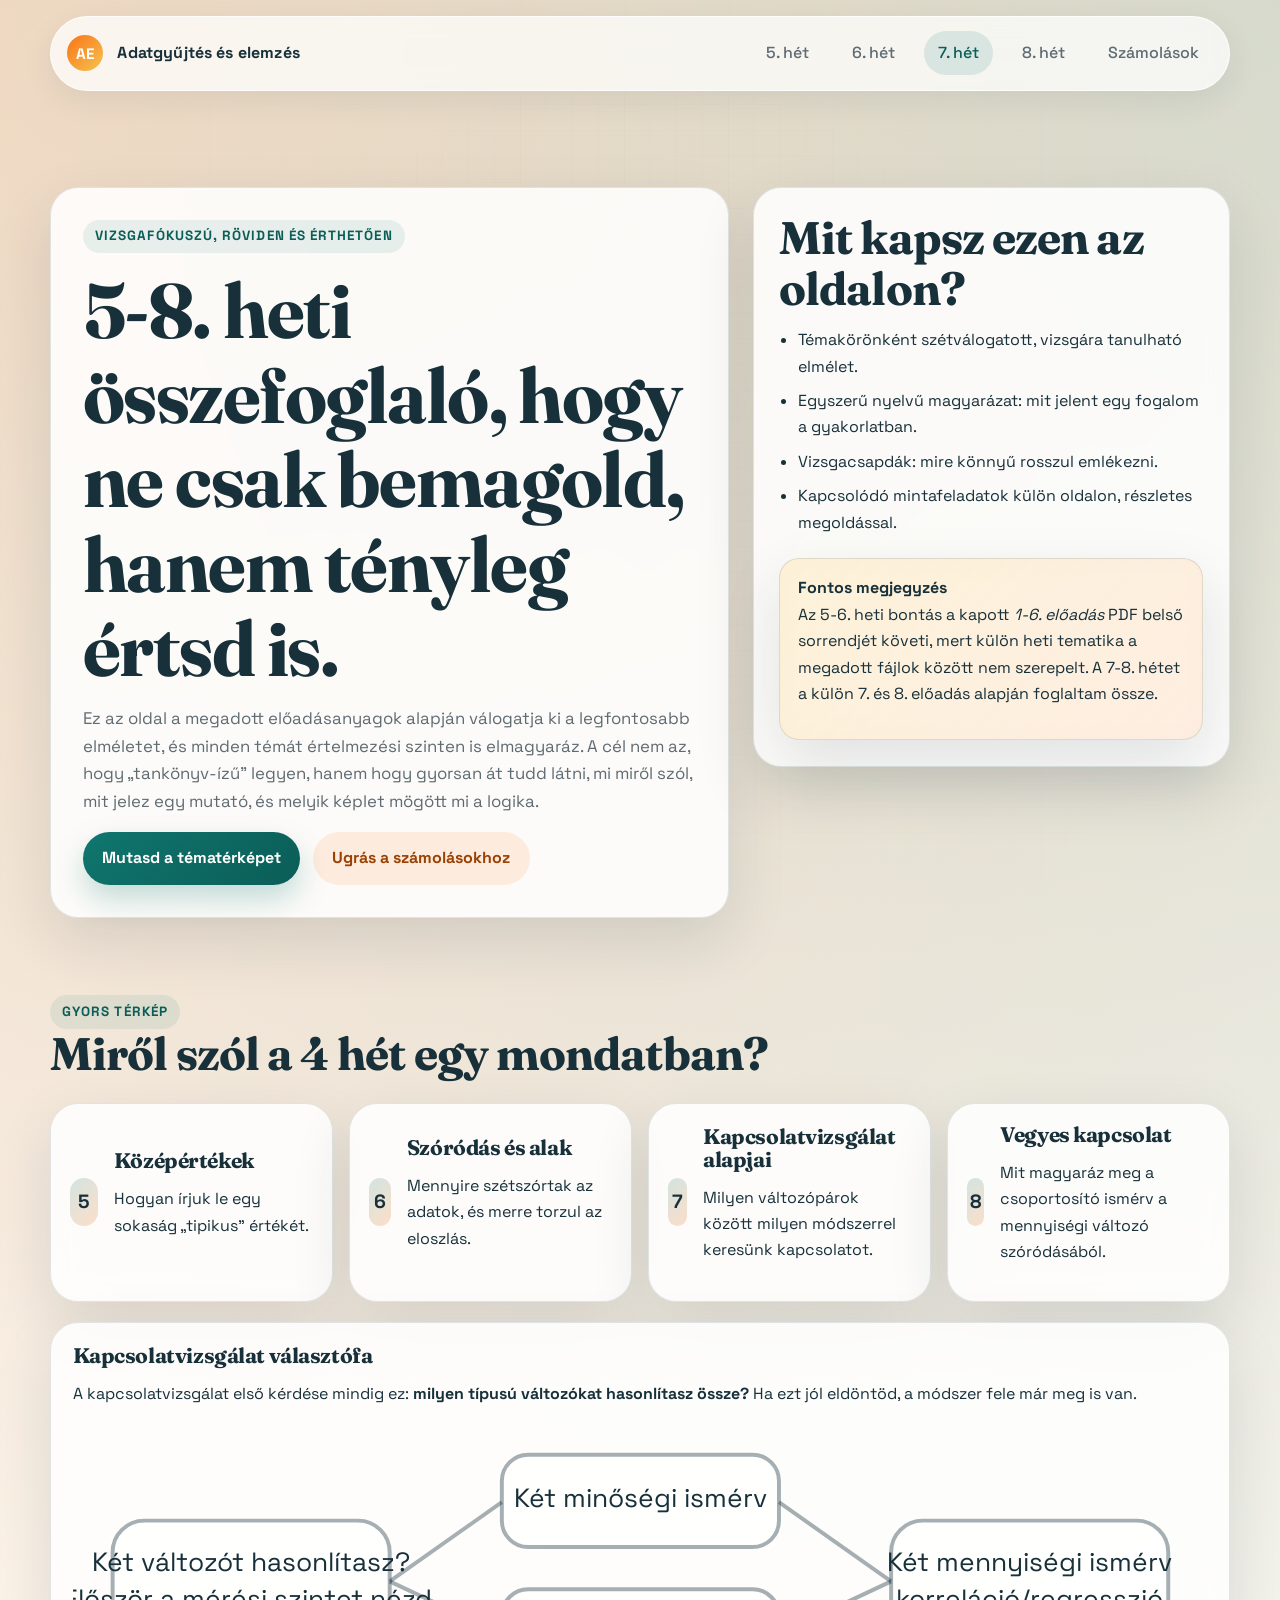
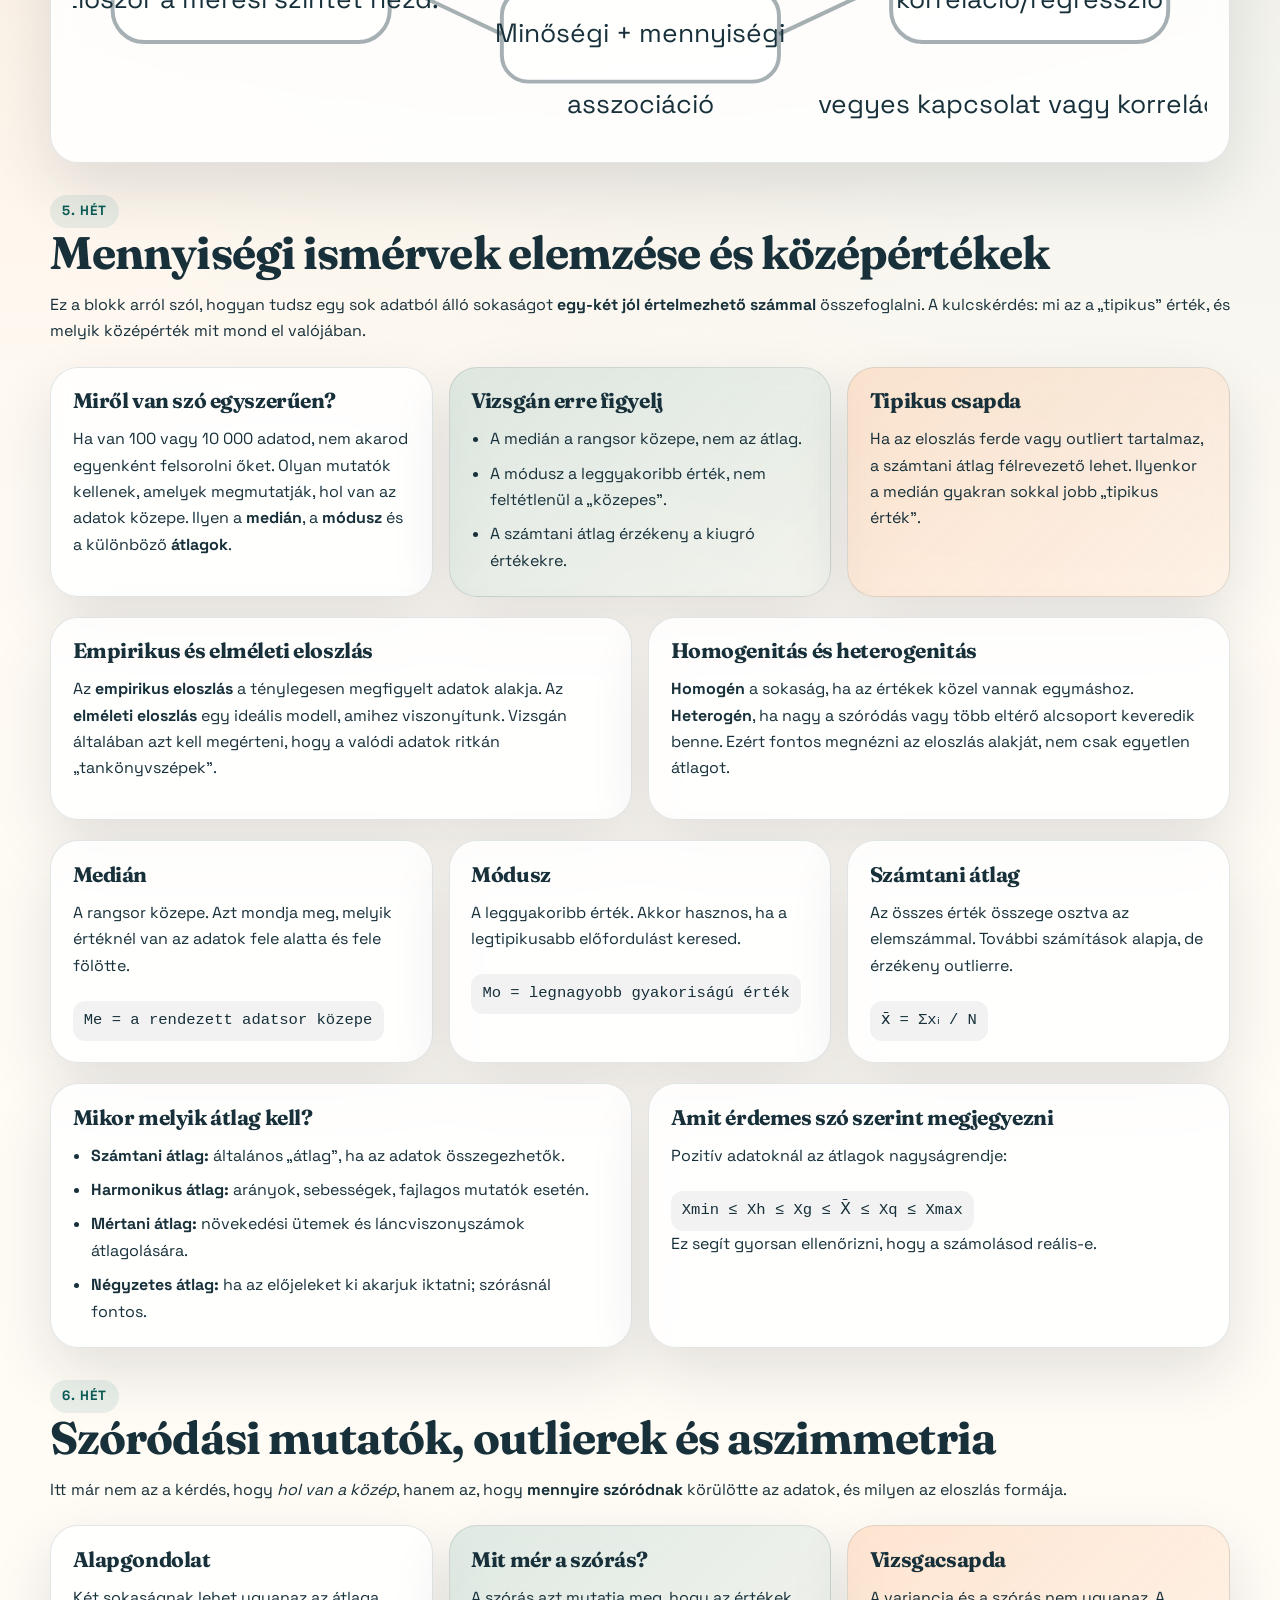
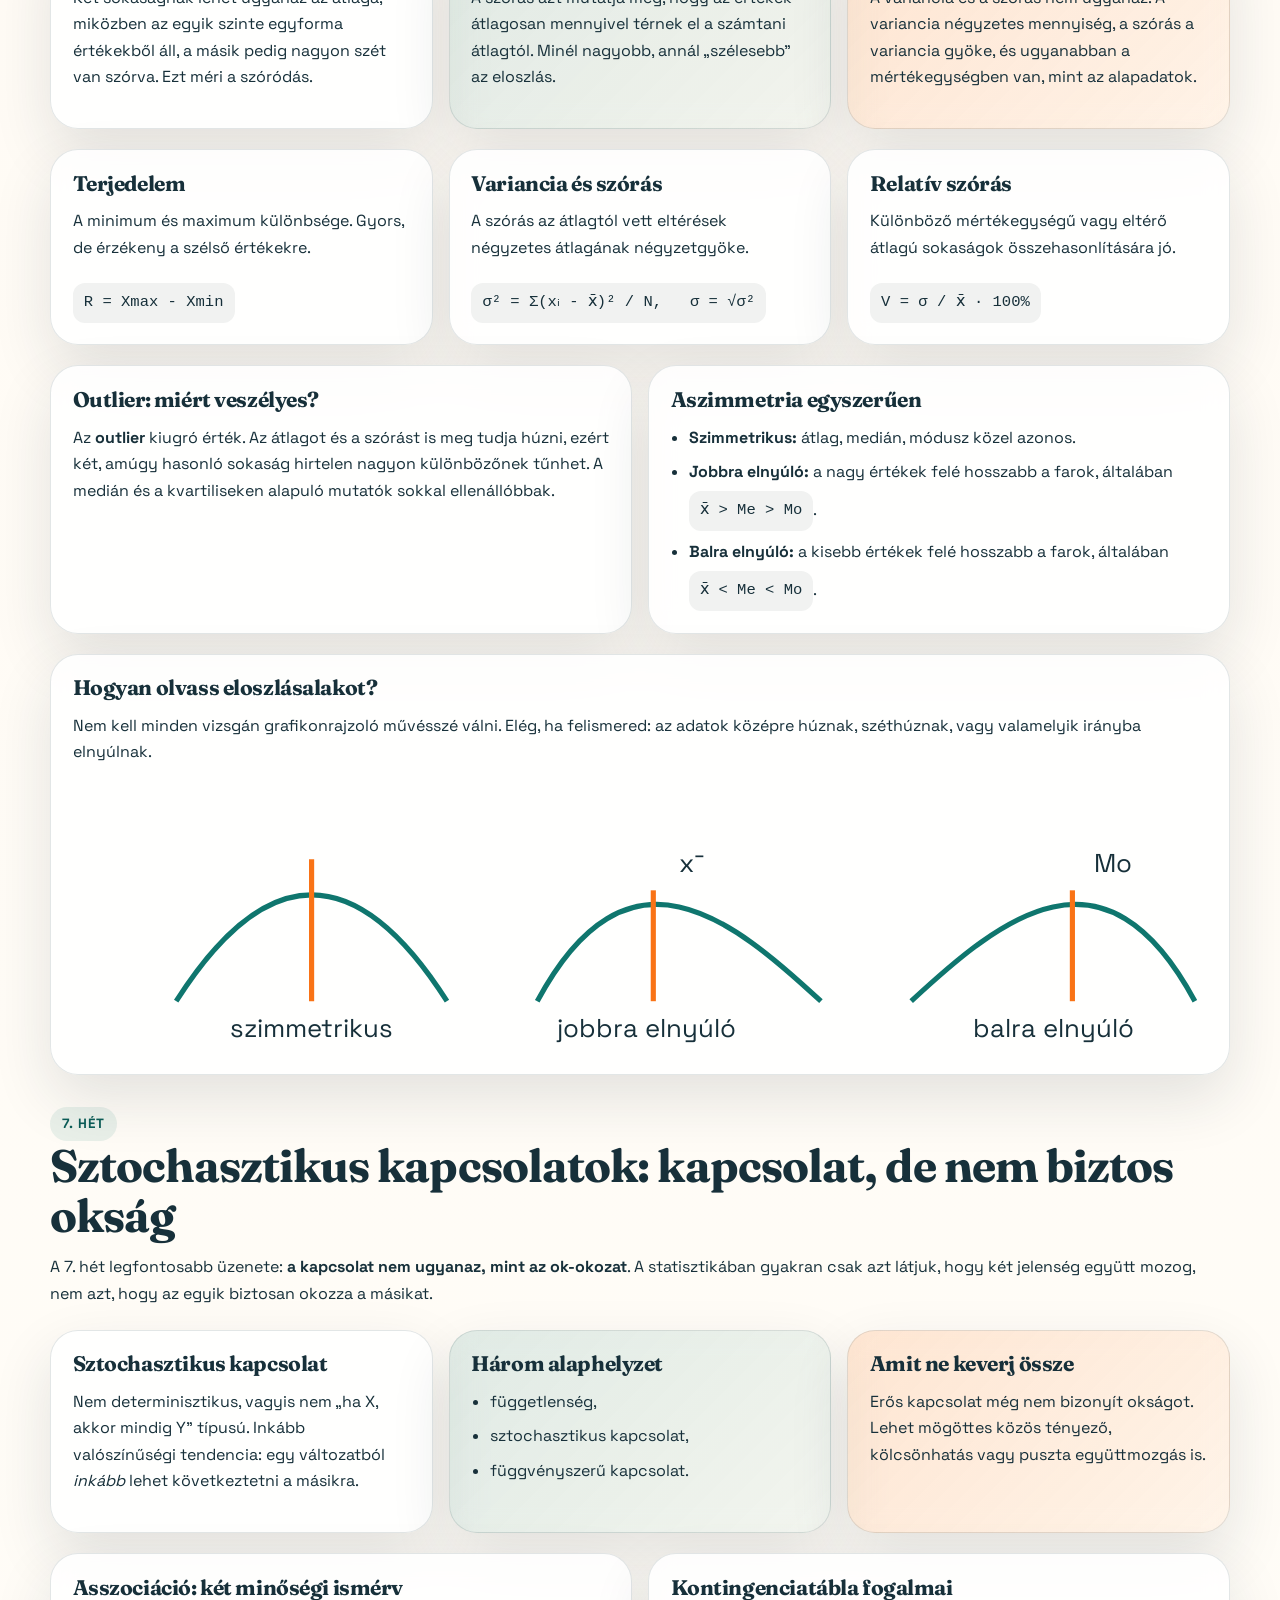
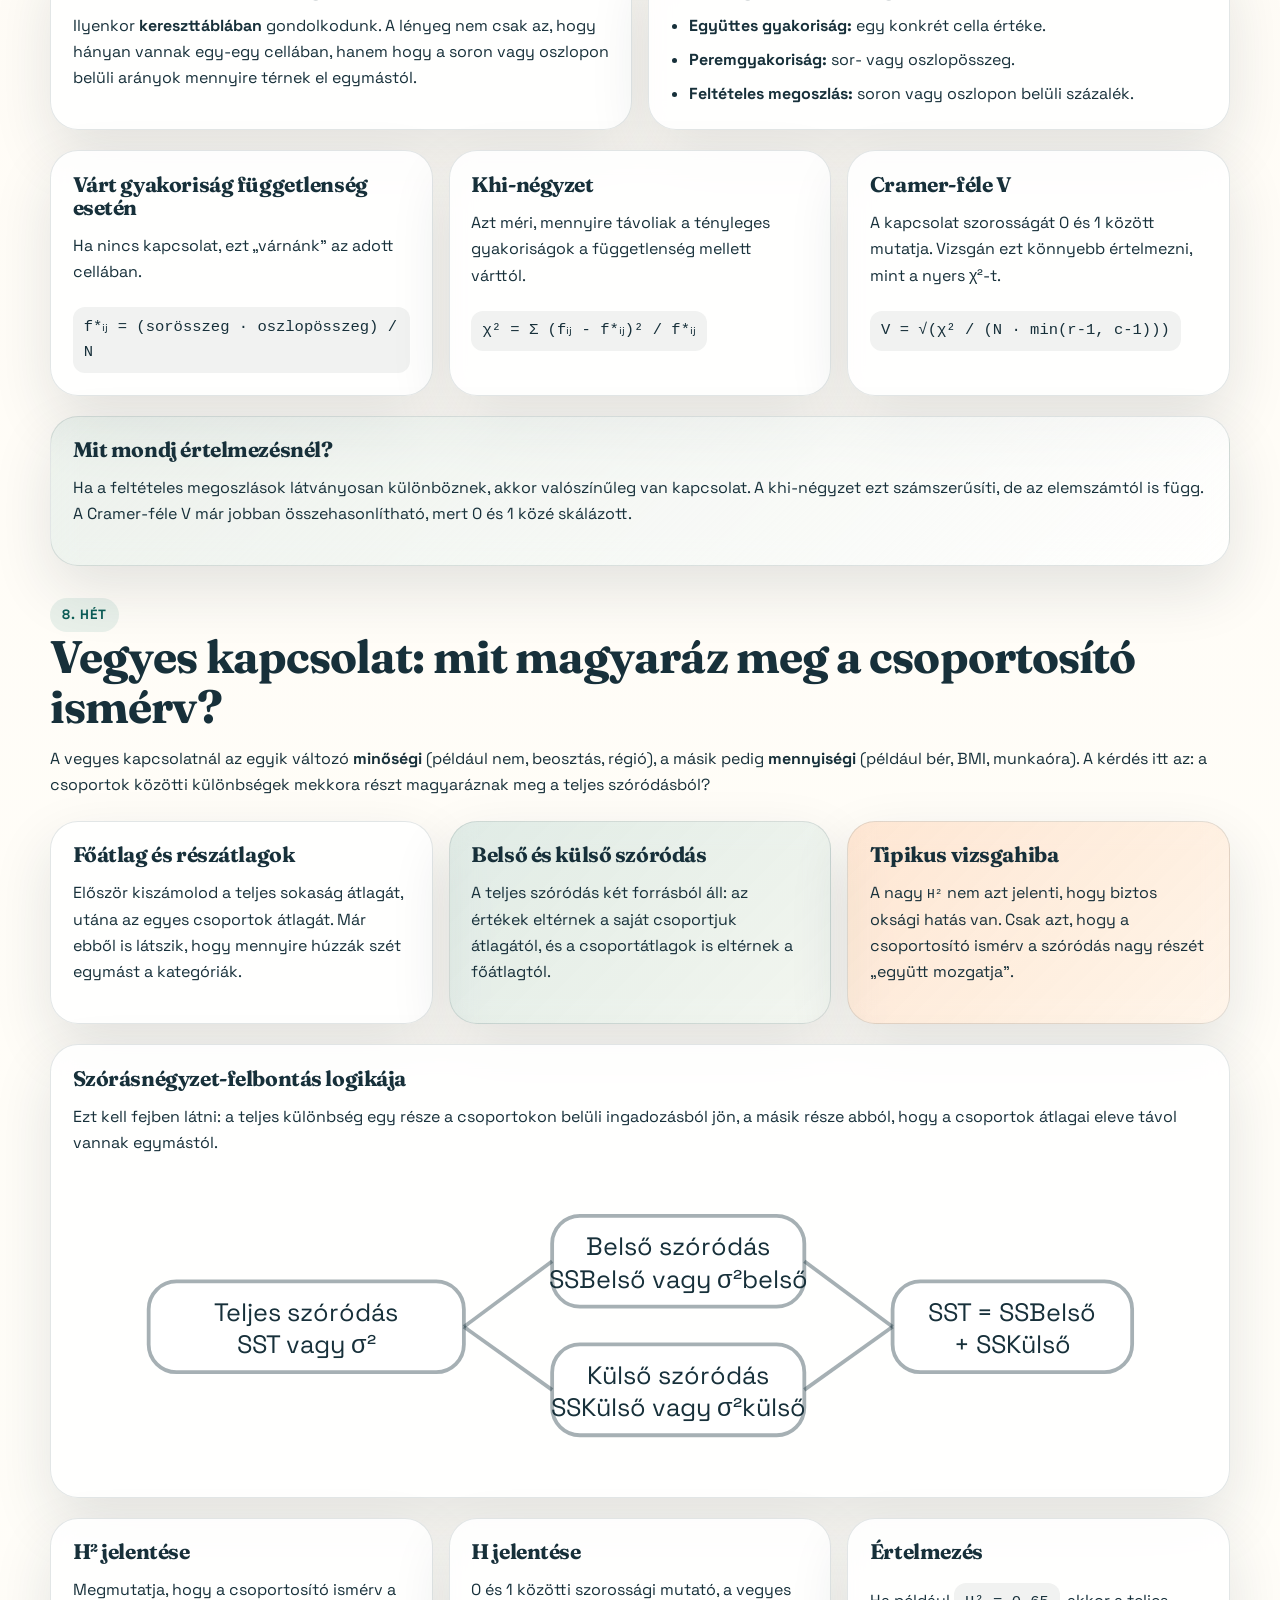
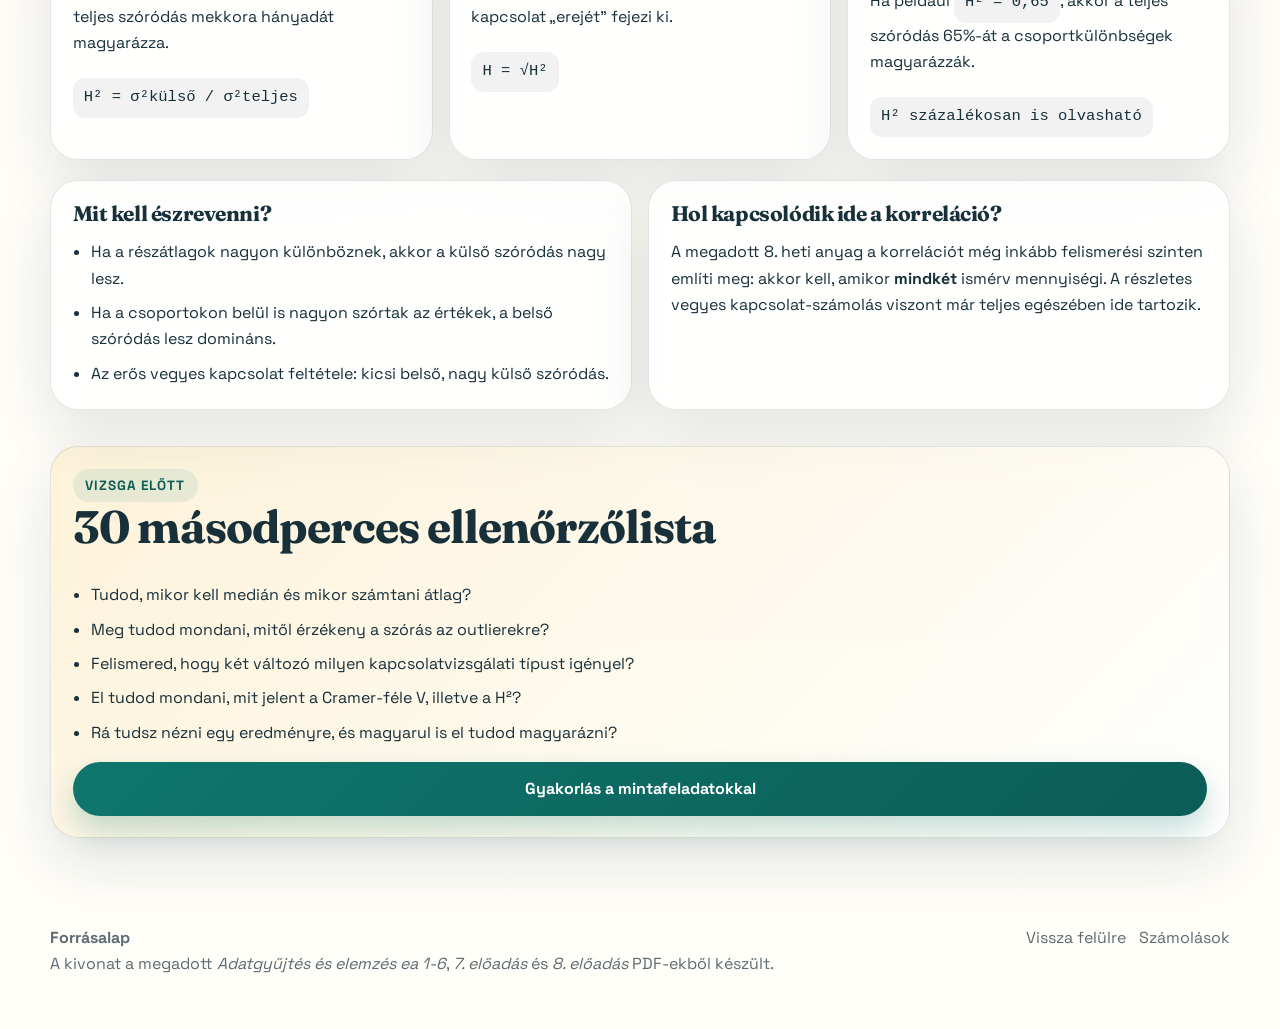
==== index.html @ 2e571ee8 "Add exam summary site for weeks 5-8" ====
<!DOCTYPE html>
<html lang="hu">
<head>
  <meta charset="UTF-8">
  <meta name="viewport" content="width=device-width, initial-scale=1.0">
  <title>Adatgyűjtés és elemzés | 5-8. hét vizsgaösszefoglaló</title>
  <meta name="description" content="Vizsgára készített, könnyen érthető összefoglaló az Adatgyűjtés és elemzés tárgy 5-8. heti elméletéről.">
  <link rel="preconnect" href="https://fonts.googleapis.com">
  <link rel="preconnect" href="https://fonts.gstatic.com" crossorigin>
  <link href="https://fonts.googleapis.com/css2?family=Fraunces:opsz,wght@9..144,500;9..144,700&family=Space+Grotesk:wght@400;500;700&display=swap" rel="stylesheet">
  <link rel="stylesheet" href="styles.css">
</head>
<body>
  <div class="page-noise"></div>
  <header class="topbar">
    <a class="brand" href="#top">
      <span class="brand-mark">AE</span>
      <span>Adatgyűjtés és elemzés</span>
    </a>
    <button class="nav-toggle" type="button" aria-expanded="false" aria-controls="main-nav">Menü</button>
    <nav id="main-nav" class="main-nav" aria-label="Fő navigáció">
      <a href="#het5">5. hét</a>
      <a href="#het6">6. hét</a>
      <a href="#het7">7. hét</a>
      <a href="#het8">8. hét</a>
      <a href="szamolasok.html">Számolások</a>
    </nav>
  </header>

  <main id="top">
    <section class="hero">
      <div class="hero-copy">
        <span class="eyebrow">Vizsgafókuszú, röviden és érthetően</span>
        <h1>5-8. heti összefoglaló, hogy ne csak bemagold, hanem tényleg értsd is.</h1>
        <p class="lead">
          Ez az oldal a megadott előadásanyagok alapján válogatja ki a legfontosabb elméletet, és minden témát
          értelmezési szinten is elmagyaráz. A cél nem az, hogy „tankönyv-ízű” legyen, hanem hogy gyorsan át tudd látni,
          mi miről szól, mit jelez egy mutató, és melyik képlet mögött mi a logika.
        </p>
        <div class="hero-actions">
          <a class="button primary" href="#gyorsterkep">Mutasd a tématérképet</a>
          <a class="button secondary" href="szamolasok.html">Ugrás a számolásokhoz</a>
        </div>
      </div>

      <aside class="hero-panel">
        <h2>Mit kapsz ezen az oldalon?</h2>
        <ul class="bullet-list">
          <li>Témakörönként szétválogatott, vizsgára tanulható elmélet.</li>
          <li>Egyszerű nyelvű magyarázat: mit jelent egy fogalom a gyakorlatban.</li>
          <li>Vizsgacsapdák: mire könnyű rosszul emlékezni.</li>
          <li>Kapcsolódó mintafeladatok külön oldalon, részletes megoldással.</li>
        </ul>
        <div class="note-card">
          <strong>Fontos megjegyzés</strong>
          <p>
            Az 5-6. heti bontás a kapott <em>1-6. előadás</em> PDF belső sorrendjét követi, mert külön heti tematika a megadott fájlok között nem szerepelt.
            A 7-8. hétet a külön 7. és 8. előadás alapján foglaltam össze.
          </p>
        </div>
      </aside>
    </section>

    <section id="gyorsterkep" class="overview">
      <div class="section-heading">
        <span class="eyebrow">Gyors térkép</span>
        <h2>Miről szól a 4 hét egy mondatban?</h2>
      </div>

      <div class="week-strip">
        <article class="week-chip">
          <span class="week-number">5</span>
          <div>
            <h3>Középértékek</h3>
            <p>Hogyan írjuk le egy sokaság „tipikus” értékét.</p>
          </div>
        </article>
        <article class="week-chip">
          <span class="week-number">6</span>
          <div>
            <h3>Szóródás és alak</h3>
            <p>Mennyire szétszórtak az adatok, és merre torzul az eloszlás.</p>
          </div>
        </article>
        <article class="week-chip">
          <span class="week-number">7</span>
          <div>
            <h3>Kapcsolatvizsgálat alapjai</h3>
            <p>Milyen változópárok között milyen módszerrel keresünk kapcsolatot.</p>
          </div>
        </article>
        <article class="week-chip">
          <span class="week-number">8</span>
          <div>
            <h3>Vegyes kapcsolat</h3>
            <p>Mit magyaráz meg a csoportosító ismérv a mennyiségi változó szóródásából.</p>
          </div>
        </article>
      </div>

      <div class="diagram-card">
        <div class="diagram-copy">
          <h3>Kapcsolatvizsgálat választófa</h3>
          <p>
            A kapcsolatvizsgálat első kérdése mindig ez: <strong>milyen típusú változókat hasonlítasz össze?</strong>
            Ha ezt jól eldöntöd, a módszer fele már meg is van.
          </p>
        </div>
        <svg class="diagram-svg" viewBox="0 0 860 240" role="img" aria-label="Kapcsolatvizsgálat döntési fa">
          <rect x="30" y="74" width="210" height="92" rx="24"></rect>
          <text x="135" y="112" text-anchor="middle">Két változót hasonlítasz?</text>
          <text x="135" y="140" text-anchor="middle">Először a mérési szintet nézd.</text>

          <rect x="325" y="24" width="210" height="70" rx="20"></rect>
          <text x="430" y="64" text-anchor="middle">Két minőségi ismérv</text>

          <rect x="325" y="126" width="210" height="70" rx="20"></rect>
          <text x="430" y="166" text-anchor="middle">Minőségi + mennyiségi</text>

          <rect x="620" y="74" width="210" height="92" rx="24"></rect>
          <text x="725" y="112" text-anchor="middle">Két mennyiségi ismérv</text>
          <text x="725" y="140" text-anchor="middle">korreláció/regresszió</text>

          <path d="M240 120 L325 60"></path>
          <path d="M240 120 L325 160"></path>
          <path d="M535 60 L620 120"></path>
          <path d="M535 160 L620 120"></path>

          <text x="430" y="220" text-anchor="middle">asszociáció</text>
          <text x="725" y="220" text-anchor="middle">vegyes kapcsolat vagy korreláció</text>
        </svg>
      </div>
    </section>

    <section id="het5" class="topic-section">
      <div class="section-heading">
        <span class="eyebrow">5. hét</span>
        <h2>Mennyiségi ismérvek elemzése és középértékek</h2>
        <p>
          Ez a blokk arról szól, hogyan tudsz egy sok adatból álló sokaságot <strong>egy-két jól értelmezhető számmal</strong>
          összefoglalni. A kulcskérdés: mi az a „tipikus” érték, és melyik középérték mit mond el valójában.
        </p>
      </div>

      <div class="card-grid three">
        <article class="info-card">
          <h3>Miről van szó egyszerűen?</h3>
          <p>
            Ha van 100 vagy 10 000 adatod, nem akarod egyenként felsorolni őket. Olyan mutatók kellenek,
            amelyek megmutatják, hol van az adatok közepe. Ilyen a <strong>medián</strong>, a <strong>módusz</strong>
            és a különböző <strong>átlagok</strong>.
          </p>
        </article>
        <article class="info-card accent">
          <h3>Vizsgán erre figyelj</h3>
          <ul class="bullet-list">
            <li>A medián a rangsor közepe, nem az átlag.</li>
            <li>A módusz a leggyakoribb érték, nem feltétlenül a „közepes”.</li>
            <li>A számtani átlag érzékeny a kiugró értékekre.</li>
          </ul>
        </article>
        <article class="info-card caution">
          <h3>Tipikus csapda</h3>
          <p>
            Ha az eloszlás ferde vagy outliert tartalmaz, a számtani átlag félrevezető lehet.
            Ilyenkor a medián gyakran sokkal jobb „tipikus érték”.
          </p>
        </article>
      </div>

      <div class="card-grid two">
        <article class="concept-card">
          <h3>Empirikus és elméleti eloszlás</h3>
          <p>
            Az <strong>empirikus eloszlás</strong> a ténylegesen megfigyelt adatok alakja. Az <strong>elméleti eloszlás</strong>
            egy ideális modell, amihez viszonyítunk. Vizsgán általában azt kell megérteni, hogy a valódi adatok
            ritkán „tankönyvszépek”.
          </p>
        </article>
        <article class="concept-card">
          <h3>Homogenitás és heterogenitás</h3>
          <p>
            <strong>Homogén</strong> a sokaság, ha az értékek közel vannak egymáshoz. <strong>Heterogén</strong>,
            ha nagy a szóródás vagy több eltérő alcsoport keveredik benne. Ezért fontos megnézni az eloszlás alakját,
            nem csak egyetlen átlagot.
          </p>
        </article>
      </div>

      <div class="formula-rack">
        <article class="formula-card">
          <h3>Medián</h3>
          <p>A rangsor közepe. Azt mondja meg, melyik értéknél van az adatok fele alatta és fele fölötte.</p>
          <code>Me = a rendezett adatsor közepe</code>
        </article>
        <article class="formula-card">
          <h3>Módusz</h3>
          <p>A leggyakoribb érték. Akkor hasznos, ha a legtipikusabb előfordulást keresed.</p>
          <code>Mo = legnagyobb gyakoriságú érték</code>
        </article>
        <article class="formula-card">
          <h3>Számtani átlag</h3>
          <p>Az összes érték összege osztva az elemszámmal. További számítások alapja, de érzékeny outlierre.</p>
          <code>x̄ = Σxᵢ / N</code>
        </article>
      </div>

      <div class="card-grid two">
        <article class="concept-card">
          <h3>Mikor melyik átlag kell?</h3>
          <ul class="bullet-list">
            <li><strong>Számtani átlag:</strong> általános „átlag”, ha az adatok összegezhetők.</li>
            <li><strong>Harmonikus átlag:</strong> arányok, sebességek, fajlagos mutatók esetén.</li>
            <li><strong>Mértani átlag:</strong> növekedési ütemek és láncviszonyszámok átlagolására.</li>
            <li><strong>Négyzetes átlag:</strong> ha az előjeleket ki akarjuk iktatni; szórásnál fontos.</li>
          </ul>
        </article>
        <article class="concept-card">
          <h3>Amit érdemes szó szerint megjegyezni</h3>
          <p>
            Pozitív adatoknál az átlagok nagyságrendje:
          </p>
          <code>Xmin ≤ Xh ≤ Xg ≤ X̄ ≤ Xq ≤ Xmax</code>
          <p>
            Ez segít gyorsan ellenőrizni, hogy a számolásod reális-e.
          </p>
        </article>
      </div>
    </section>

    <section id="het6" class="topic-section">
      <div class="section-heading">
        <span class="eyebrow">6. hét</span>
        <h2>Szóródási mutatók, outlierek és aszimmetria</h2>
        <p>
          Itt már nem az a kérdés, hogy <em>hol van a közép</em>, hanem az, hogy <strong>mennyire szóródnak</strong>
          körülötte az adatok, és milyen az eloszlás formája.
        </p>
      </div>

      <div class="card-grid three">
        <article class="info-card">
          <h3>Alapgondolat</h3>
          <p>
            Két sokaságnak lehet ugyanaz az átlaga, miközben az egyik szinte egyforma értékekből áll,
            a másik pedig nagyon szét van szórva. Ezt méri a szóródás.
          </p>
        </article>
        <article class="info-card accent">
          <h3>Mit mér a szórás?</h3>
          <p>
            A szórás azt mutatja meg, hogy az értékek átlagosan mennyivel térnek el a számtani átlagtól.
            Minél nagyobb, annál „szélesebb” az eloszlás.
          </p>
        </article>
        <article class="info-card caution">
          <h3>Vizsgacsapda</h3>
          <p>
            A variancia és a szórás nem ugyanaz. A variancia négyzetes mennyiség, a szórás a variancia gyöke,
            és ugyanabban a mértékegységben van, mint az alapadatok.
          </p>
        </article>
      </div>

      <div class="formula-rack">
        <article class="formula-card">
          <h3>Terjedelem</h3>
          <p>A minimum és maximum különbsége. Gyors, de érzékeny a szélső értékekre.</p>
          <code>R = Xmax - Xmin</code>
        </article>
        <article class="formula-card">
          <h3>Variancia és szórás</h3>
          <p>A szórás az átlagtól vett eltérések négyzetes átlagának négyzetgyöke.</p>
          <code>σ² = Σ(xᵢ - x̄)² / N, &nbsp; σ = √σ²</code>
        </article>
        <article class="formula-card">
          <h3>Relatív szórás</h3>
          <p>Különböző mértékegységű vagy eltérő átlagú sokaságok összehasonlítására jó.</p>
          <code>V = σ / x̄ · 100%</code>
        </article>
      </div>

      <div class="card-grid two">
        <article class="concept-card">
          <h3>Outlier: miért veszélyes?</h3>
          <p>
            Az <strong>outlier</strong> kiugró érték. Az átlagot és a szórást is meg tudja húzni, ezért két, amúgy
            hasonló sokaság hirtelen nagyon különbözőnek tűnhet. A medián és a kvartiliseken alapuló mutatók
            sokkal ellenállóbbak.
          </p>
        </article>
        <article class="concept-card">
          <h3>Aszimmetria egyszerűen</h3>
          <ul class="bullet-list">
            <li><strong>Szimmetrikus:</strong> átlag, medián, módusz közel azonos.</li>
            <li><strong>Jobbra elnyúló:</strong> a nagy értékek felé hosszabb a farok, általában <code>x̄ &gt; Me &gt; Mo</code>.</li>
            <li><strong>Balra elnyúló:</strong> a kisebb értékek felé hosszabb a farok, általában <code>x̄ &lt; Me &lt; Mo</code>.</li>
          </ul>
        </article>
      </div>

      <div class="diagram-card">
        <div class="diagram-copy">
          <h3>Hogyan olvass eloszlásalakot?</h3>
          <p>
            Nem kell minden vizsgán grafikonrajzoló művésszé válni. Elég, ha felismered: az adatok középre húznak,
            széthúznak, vagy valamelyik irányba elnyúlnak.
          </p>
        </div>
        <svg class="diagram-svg shapes" viewBox="0 0 880 210" role="img" aria-label="Szimmetrikus és ferde eloszlások">
          <path d="M80 170 C150 60 220 60 290 170"></path>
          <line x1="185" y1="170" x2="185" y2="60"></line>
          <text x="185" y="198" text-anchor="middle">szimmetrikus</text>

          <path d="M360 170 C430 40 510 105 580 170"></path>
          <line x1="450" y1="170" x2="450" y2="84"></line>
          <text x="470" y="70" text-anchor="start">x̄</text>
          <text x="445" y="198" text-anchor="middle">jobbra elnyúló</text>

          <path d="M650 170 C720 105 800 40 870 170"></path>
          <line x1="775" y1="170" x2="775" y2="84"></line>
          <text x="792" y="70" text-anchor="start">Mo</text>
          <text x="760" y="198" text-anchor="middle">balra elnyúló</text>
        </svg>
      </div>
    </section>

    <section id="het7" class="topic-section">
      <div class="section-heading">
        <span class="eyebrow">7. hét</span>
        <h2>Sztochasztikus kapcsolatok: kapcsolat, de nem biztos okság</h2>
        <p>
          A 7. hét legfontosabb üzenete: <strong>a kapcsolat nem ugyanaz, mint az ok-okozat</strong>.
          A statisztikában gyakran csak azt látjuk, hogy két jelenség együtt mozog, nem azt, hogy az egyik biztosan okozza a másikat.
        </p>
      </div>

      <div class="card-grid three">
        <article class="info-card">
          <h3>Sztochasztikus kapcsolat</h3>
          <p>
            Nem determinisztikus, vagyis nem „ha X, akkor mindig Y” típusú. Inkább valószínűségi tendencia:
            egy változatból <em>inkább</em> lehet következtetni a másikra.
          </p>
        </article>
        <article class="info-card accent">
          <h3>Három alaphelyzet</h3>
          <ul class="bullet-list">
            <li>függetlenség,</li>
            <li>sztochasztikus kapcsolat,</li>
            <li>függvényszerű kapcsolat.</li>
          </ul>
        </article>
        <article class="info-card caution">
          <h3>Amit ne keverj össze</h3>
          <p>
            Erős kapcsolat még nem bizonyít okságot. Lehet mögöttes közös tényező, kölcsönhatás vagy puszta együttmozgás is.
          </p>
        </article>
      </div>

      <div class="card-grid two">
        <article class="concept-card">
          <h3>Asszociáció: két minőségi ismérv</h3>
          <p>
            Ilyenkor <strong>kereszttáblában</strong> gondolkodunk. A lényeg nem csak az, hogy hányan vannak egy-egy cellában,
            hanem hogy a soron vagy oszlopon belüli arányok mennyire térnek el egymástól.
          </p>
        </article>
        <article class="concept-card">
          <h3>Kontingenciatábla fogalmai</h3>
          <ul class="bullet-list">
            <li><strong>Együttes gyakoriság:</strong> egy konkrét cella értéke.</li>
            <li><strong>Peremgyakoriság:</strong> sor- vagy oszlopösszeg.</li>
            <li><strong>Feltételes megoszlás:</strong> soron vagy oszlopon belüli százalék.</li>
          </ul>
        </article>
      </div>

      <div class="formula-rack">
        <article class="formula-card">
          <h3>Várt gyakoriság függetlenség esetén</h3>
          <p>Ha nincs kapcsolat, ezt „várnánk” az adott cellában.</p>
          <code>f*ᵢⱼ = (sorösszeg · oszlopösszeg) / N</code>
        </article>
        <article class="formula-card">
          <h3>Khi-négyzet</h3>
          <p>Azt méri, mennyire távoliak a tényleges gyakoriságok a függetlenség mellett várttól.</p>
          <code>χ² = Σ (fᵢⱼ - f*ᵢⱼ)² / f*ᵢⱼ</code>
        </article>
        <article class="formula-card">
          <h3>Cramer-féle V</h3>
          <p>A kapcsolat szorosságát 0 és 1 között mutatja. Vizsgán ezt könnyebb értelmezni, mint a nyers χ²-t.</p>
          <code>V = √(χ² / (N · min(r-1, c-1)))</code>
        </article>
      </div>

      <div class="mini-summary">
        <h3>Mit mondj értelmezésnél?</h3>
        <p>
          Ha a feltételes megoszlások látványosan különböznek, akkor valószínűleg van kapcsolat. A khi-négyzet ezt számszerűsíti,
          de az elemszámtól is függ. A Cramer-féle V már jobban összehasonlítható, mert 0 és 1 közé skálázott.
        </p>
      </div>
    </section>

    <section id="het8" class="topic-section">
      <div class="section-heading">
        <span class="eyebrow">8. hét</span>
        <h2>Vegyes kapcsolat: mit magyaráz meg a csoportosító ismérv?</h2>
        <p>
          A vegyes kapcsolatnál az egyik változó <strong>minőségi</strong> (például nem, beosztás, régió),
          a másik pedig <strong>mennyiségi</strong> (például bér, BMI, munkaóra). A kérdés itt az:
          a csoportok közötti különbségek mekkora részt magyaráznak meg a teljes szóródásból?
        </p>
      </div>

      <div class="card-grid three">
        <article class="info-card">
          <h3>Főátlag és részátlagok</h3>
          <p>
            Először kiszámolod a teljes sokaság átlagát, utána az egyes csoportok átlagát. Már ebből is látszik,
            hogy mennyire húzzák szét egymást a kategóriák.
          </p>
        </article>
        <article class="info-card accent">
          <h3>Belső és külső szóródás</h3>
          <p>
            A teljes szóródás két forrásból áll: az értékek eltérnek a saját csoportjuk átlagától,
            és a csoportátlagok is eltérnek a főátlagtól.
          </p>
        </article>
        <article class="info-card caution">
          <h3>Tipikus vizsgahiba</h3>
          <p>
            A nagy <code>H²</code> nem azt jelenti, hogy biztos oksági hatás van. Csak azt, hogy a csoportosító ismérv
            a szóródás nagy részét „együtt mozgatja”.
          </p>
        </article>
      </div>

      <div class="diagram-card">
        <div class="diagram-copy">
          <h3>Szórásnégyzet-felbontás logikája</h3>
          <p>
            Ezt kell fejben látni: a teljes különbség egy része a csoportokon belüli ingadozásból jön,
            a másik része abból, hogy a csoportok átlagai eleve távol vannak egymástól.
          </p>
        </div>
        <svg class="diagram-svg" viewBox="0 0 900 240" role="img" aria-label="Teljes, belső és külső szóródás kapcsolata">
          <rect x="60" y="86" width="250" height="72" rx="22"></rect>
          <text x="185" y="117" text-anchor="middle">Teljes szóródás</text>
          <text x="185" y="143" text-anchor="middle">SST vagy σ²</text>

          <rect x="380" y="34" width="200" height="72" rx="22"></rect>
          <text x="480" y="65" text-anchor="middle">Belső szóródás</text>
          <text x="480" y="91" text-anchor="middle">SSBelső vagy σ²belső</text>

          <rect x="380" y="136" width="200" height="72" rx="22"></rect>
          <text x="480" y="167" text-anchor="middle">Külső szóródás</text>
          <text x="480" y="193" text-anchor="middle">SSKülső vagy σ²külső</text>

          <rect x="650" y="86" width="190" height="72" rx="22"></rect>
          <text x="745" y="117" text-anchor="middle">SST = SSBelső</text>
          <text x="745" y="143" text-anchor="middle">+ SSKülső</text>

          <path d="M310 122 L380 70"></path>
          <path d="M310 122 L380 172"></path>
          <path d="M580 70 L650 122"></path>
          <path d="M580 172 L650 122"></path>
        </svg>
      </div>

      <div class="formula-rack">
        <article class="formula-card">
          <h3>H² jelentése</h3>
          <p>Megmutatja, hogy a csoportosító ismérv a teljes szóródás mekkora hányadát magyarázza.</p>
          <code>H² = σ²külső / σ²teljes</code>
        </article>
        <article class="formula-card">
          <h3>H jelentése</h3>
          <p>0 és 1 közötti szorossági mutató, a vegyes kapcsolat „erejét” fejezi ki.</p>
          <code>H = √H²</code>
        </article>
        <article class="formula-card">
          <h3>Értelmezés</h3>
          <p>Ha például <code>H² = 0,65</code>, akkor a teljes szóródás 65%-át a csoportkülönbségek magyarázzák.</p>
          <code>H² százalékosan is olvasható</code>
        </article>
      </div>

      <div class="card-grid two">
        <article class="concept-card">
          <h3>Mit kell észrevenni?</h3>
          <ul class="bullet-list">
            <li>Ha a részátlagok nagyon különböznek, akkor a külső szóródás nagy lesz.</li>
            <li>Ha a csoportokon belül is nagyon szórtak az értékek, a belső szóródás lesz domináns.</li>
            <li>Az erős vegyes kapcsolat feltétele: kicsi belső, nagy külső szóródás.</li>
          </ul>
        </article>
        <article class="concept-card">
          <h3>Hol kapcsolódik ide a korreláció?</h3>
          <p>
            A megadott 8. heti anyag a korrelációt még inkább felismerési szinten említi meg: akkor kell,
            amikor <strong>mindkét</strong> ismérv mennyiségi. A részletes vegyes kapcsolat-számolás viszont
            már teljes egészében ide tartozik.
          </p>
        </article>
      </div>
    </section>

    <section class="exam-box">
      <div>
        <span class="eyebrow">Vizsga előtt</span>
        <h2>30 másodperces ellenőrzőlista</h2>
      </div>
      <ul class="bullet-list">
        <li>Tudod, mikor kell medián és mikor számtani átlag?</li>
        <li>Meg tudod mondani, mitől érzékeny a szórás az outlierekre?</li>
        <li>Felismered, hogy két változó milyen kapcsolatvizsgálati típust igényel?</li>
        <li>El tudod mondani, mit jelent a Cramer-féle V, illetve a H²?</li>
        <li>Rá tudsz nézni egy eredményre, és magyarul is el tudod magyarázni?</li>
      </ul>
      <a class="button primary" href="szamolasok.html">Gyakorlás a mintafeladatokkal</a>
    </section>
  </main>

  <footer class="site-footer">
    <div>
      <strong>Forrásalap</strong>
      <p>
        A kivonat a megadott <em>Adatgyűjtés és elemzés ea 1-6</em>, <em>7. előadás</em> és <em>8. előadás</em> PDF-ekből készült.
      </p>
    </div>
    <div class="footer-links">
      <a href="#top">Vissza felülre</a>
      <a href="szamolasok.html">Számolások</a>
    </div>
  </footer>

  <script src="script.js"></script>
</body>
</html>
---- styles.css ----
:root {
  --bg: #fff8ef;
  --bg-alt: #fffdf8;
  --surface: rgba(255, 255, 255, 0.86);
  --surface-strong: rgba(255, 255, 255, 0.95);
  --ink: #17303a;
  --muted: #5e6b72;
  --line: rgba(23, 48, 58, 0.12);
  --accent: #0f766e;
  --accent-soft: rgba(15, 118, 110, 0.12);
  --accent-strong: #0b5d57;
  --warm: #f97316;
  --warm-soft: rgba(249, 115, 22, 0.12);
  --gold: #f5c451;
  --shadow: 0 24px 60px rgba(27, 44, 54, 0.12);
  --radius-lg: 28px;
  --radius-md: 20px;
  --radius-sm: 14px;
  --max: 1180px;
}

*,
*::before,
*::after {
  box-sizing: border-box;
}

html {
  scroll-behavior: smooth;
}

body {
  margin: 0;
  color: var(--ink);
  font-family: "Space Grotesk", sans-serif;
  line-height: 1.65;
  background:
    radial-gradient(circle at top left, rgba(249, 115, 22, 0.18), transparent 28%),
    radial-gradient(circle at top right, rgba(15, 118, 110, 0.18), transparent 30%),
    linear-gradient(180deg, #fff9f2 0%, #fffef9 100%);
}

.page-noise {
  position: fixed;
  inset: 0;
  pointer-events: none;
  opacity: 0.2;
  background-image:
    linear-gradient(rgba(23, 48, 58, 0.04) 1px, transparent 1px),
    linear-gradient(90deg, rgba(23, 48, 58, 0.04) 1px, transparent 1px);
  background-size: 26px 26px;
  mask-image: radial-gradient(circle at center, black 45%, transparent 100%);
}

img,
svg {
  max-width: 100%;
  display: block;
}

a {
  color: inherit;
  text-decoration: none;
}

main,
.site-footer,
.topbar {
  position: relative;
  z-index: 1;
}

.topbar {
  width: min(calc(100% - 2rem), var(--max));
  margin: 1rem auto 0;
  padding: 0.9rem 1rem;
  display: flex;
  align-items: center;
  justify-content: space-between;
  gap: 1rem;
  background: rgba(255, 255, 255, 0.72);
  border: 1px solid rgba(255, 255, 255, 0.75);
  border-radius: 999px;
  backdrop-filter: blur(14px);
  box-shadow: 0 10px 30px rgba(30, 49, 60, 0.08);
  position: sticky;
  top: 1rem;
}

.brand {
  display: inline-flex;
  align-items: center;
  gap: 0.9rem;
  font-weight: 700;
  letter-spacing: 0.01em;
}

.brand-mark {
  width: 2.25rem;
  height: 2.25rem;
  display: inline-grid;
  place-items: center;
  border-radius: 50%;
  background: linear-gradient(135deg, var(--warm), var(--gold));
  color: #fff;
  font-size: 0.95rem;
}

.main-nav {
  display: flex;
  align-items: center;
  gap: 1rem;
}

.main-nav a {
  padding: 0.55rem 0.85rem;
  border-radius: 999px;
  color: var(--muted);
  font-weight: 500;
  transition: 160ms ease;
}

.main-nav a:hover,
.main-nav a.active {
  color: var(--accent-strong);
  background: var(--accent-soft);
}

.nav-toggle {
  display: none;
  border: 0;
  background: var(--surface-strong);
  color: var(--ink);
  padding: 0.7rem 1rem;
  border-radius: 999px;
  font: inherit;
  font-weight: 700;
}

main {
  width: min(calc(100% - 2rem), var(--max));
  margin: 0 auto;
  padding: 2rem 0 4rem;
}

.hero {
  display: grid;
  grid-template-columns: 1.35fr 0.95fr;
  gap: 1.5rem;
  padding: 4rem 0 2.8rem;
  align-items: start;
}

.hero.compact {
  padding-top: 3rem;
}

.hero-copy,
.hero-panel,
.info-card,
.concept-card,
.formula-card,
.diagram-card,
.week-chip,
.mini-summary,
.exam-box,
.table-card,
.step-card,
.note-card {
  background: var(--surface);
  border: 1px solid var(--line);
  border-radius: var(--radius-lg);
  box-shadow: var(--shadow);
  backdrop-filter: blur(12px);
}

.hero-copy {
  padding: 2rem;
}

.hero-panel {
  padding: 1.6rem;
}

.eyebrow {
  display: inline-flex;
  align-items: center;
  gap: 0.55rem;
  padding: 0.35rem 0.75rem;
  border-radius: 999px;
  background: rgba(15, 118, 110, 0.09);
  color: var(--accent-strong);
  font-size: 0.84rem;
  font-weight: 700;
  text-transform: uppercase;
  letter-spacing: 0.08em;
}

h1,
h2,
h3 {
  margin: 0 0 0.85rem;
  line-height: 1.1;
  font-family: "Fraunces", serif;
  letter-spacing: -0.02em;
}

h1 {
  margin-top: 1rem;
  font-size: clamp(2.55rem, 6vw, 4.9rem);
}

h2 {
  font-size: clamp(1.75rem, 4vw, 2.85rem);
}

h3 {
  font-size: 1.32rem;
}

p {
  margin: 0 0 1rem;
}

.lead {
  max-width: 62ch;
  font-size: 1.05rem;
  color: var(--muted);
}

.hero-actions,
.footer-links {
  display: flex;
  flex-wrap: wrap;
  gap: 0.8rem;
}

.button {
  display: inline-flex;
  align-items: center;
  justify-content: center;
  min-height: 3rem;
  padding: 0.85rem 1.2rem;
  border-radius: 999px;
  font-weight: 700;
  transition: transform 160ms ease, box-shadow 160ms ease, background 160ms ease;
}

.button:hover {
  transform: translateY(-1px);
}

.button.primary {
  background: linear-gradient(135deg, var(--accent), var(--accent-strong));
  color: #fff;
  box-shadow: 0 14px 30px rgba(15, 118, 110, 0.25);
}

.button.secondary {
  background: var(--warm-soft);
  color: #9a4104;
}

.note-card {
  margin-top: 1.4rem;
  padding: 1rem 1.1rem;
  border-radius: var(--radius-md);
  background: linear-gradient(135deg, rgba(245, 196, 81, 0.22), rgba(249, 115, 22, 0.12));
}

.section-heading {
  margin-bottom: 1.4rem;
}

.overview,
.topic-section,
.formula-board,
.problem-section,
.exam-box {
  margin-top: 2rem;
}

.week-strip {
  display: grid;
  grid-template-columns: repeat(4, minmax(0, 1fr));
  gap: 1rem;
  margin-top: 1.5rem;
}

.week-chip {
  padding: 1.2rem;
  display: flex;
  gap: 1rem;
  align-items: center;
}

.week-number {
  width: 3rem;
  height: 3rem;
  display: inline-grid;
  place-items: center;
  border-radius: 18px;
  background: linear-gradient(135deg, rgba(15, 118, 110, 0.18), rgba(249, 115, 22, 0.22));
  font-weight: 700;
  font-size: 1.2rem;
}

.card-grid {
  display: grid;
  gap: 1rem;
  margin-top: 1.25rem;
}

.card-grid.two {
  grid-template-columns: repeat(2, minmax(0, 1fr));
}

.card-grid.three {
  grid-template-columns: repeat(3, minmax(0, 1fr));
}

.info-card,
.concept-card,
.formula-card,
.mini-summary,
.table-card,
.step-card,
.exam-box,
.diagram-card {
  padding: 1.35rem;
}

.info-card.accent {
  background: linear-gradient(135deg, rgba(15, 118, 110, 0.13), rgba(15, 118, 110, 0.05));
}

.info-card.caution {
  background: linear-gradient(135deg, rgba(249, 115, 22, 0.16), rgba(249, 115, 22, 0.06));
}

.formula-rack {
  display: grid;
  grid-template-columns: repeat(3, minmax(0, 1fr));
  gap: 1rem;
  margin-top: 1.25rem;
}

.formula-card code,
.step-card code,
.concept-card code {
  display: inline-block;
  margin-top: 0.35rem;
  padding: 0.45rem 0.7rem;
  border-radius: 12px;
  background: rgba(18, 36, 46, 0.06);
  font-family: ui-monospace, SFMono-Regular, Menlo, Consolas, monospace;
  font-size: 0.97rem;
}

.diagram-card {
  margin-top: 1.25rem;
  overflow: hidden;
}

.diagram-copy {
  margin-bottom: 1rem;
}

.diagram-svg {
  width: 100%;
  height: auto;
  stroke: rgba(23, 48, 58, 0.38);
  stroke-width: 3;
  fill: rgba(255, 255, 255, 0.72);
}

.diagram-svg text {
  fill: var(--ink);
  font-size: 20px;
  font-family: "Space Grotesk", sans-serif;
  stroke: none;
}

.diagram-svg.shapes path {
  fill: none;
  stroke: var(--accent);
  stroke-width: 4;
}

.diagram-svg.shapes line {
  stroke: var(--warm);
  stroke-width: 4;
}

.bullet-list {
  margin: 0;
  padding-left: 1.15rem;
}

.bullet-list li + li {
  margin-top: 0.5rem;
}

.mini-summary {
  margin-top: 1.25rem;
  background: linear-gradient(135deg, rgba(15, 118, 110, 0.08), rgba(255, 255, 255, 0.78));
}

.exam-box {
  display: grid;
  gap: 1rem;
  margin-top: 2.3rem;
  background: linear-gradient(135deg, rgba(245, 196, 81, 0.18), rgba(255, 255, 255, 0.85));
}

.site-footer {
  width: min(calc(100% - 2rem), var(--max));
  margin: 0 auto 2rem;
  padding: 1.4rem 0 0.2rem;
  display: flex;
  justify-content: space-between;
  gap: 1rem;
  color: var(--muted);
}

.formula-board {
  padding-top: 0.5rem;
}

.problem-header {
  margin-bottom: 1rem;
}

.problem-tag {
  display: inline-flex;
  padding: 0.4rem 0.8rem;
  border-radius: 999px;
  background: rgba(249, 115, 22, 0.14);
  color: #9a4104;
  font-size: 0.86rem;
  font-weight: 700;
  text-transform: uppercase;
  letter-spacing: 0.08em;
}

.step-grid {
  display: grid;
  grid-template-columns: repeat(2, minmax(0, 1fr));
  gap: 1rem;
}

.step-card {
  min-height: 100%;
}

.step-card.emphasis {
  background: linear-gradient(135deg, rgba(15, 118, 110, 0.15), rgba(255, 255, 255, 0.86));
}

.table-card {
  overflow-x: auto;
  margin-bottom: 1rem;
}

table {
  width: 100%;
  border-collapse: collapse;
}

th,
td {
  padding: 0.95rem 0.8rem;
  border-bottom: 1px solid var(--line);
  text-align: left;
}

thead th {
  font-size: 0.92rem;
  letter-spacing: 0.04em;
  text-transform: uppercase;
  color: var(--muted);
}

tbody tr:last-child td {
  border-bottom: 0;
}

@media (max-width: 980px) {
  .hero,
  .card-grid.three,
  .card-grid.two,
  .formula-rack,
  .week-strip,
  .step-grid {
    grid-template-columns: 1fr;
  }

  .topbar {
    border-radius: 28px;
    align-items: flex-start;
    flex-wrap: wrap;
  }

  .nav-toggle {
    display: inline-flex;
  }

  .main-nav {
    width: 100%;
    display: none;
    flex-direction: column;
    align-items: stretch;
    padding-top: 0.5rem;
  }

  .main-nav.open {
    display: flex;
  }

  .main-nav a {
    text-align: center;
  }

  .site-footer {
    flex-direction: column;
  }
}

@media (max-width: 620px) {
  .topbar,
  main,
  .site-footer {
    width: min(calc(100% - 1rem), var(--max));
  }

  .hero-copy,
  .hero-panel,
  .info-card,
  .concept-card,
  .formula-card,
  .step-card,
  .table-card,
  .diagram-card,
  .exam-box,
  .mini-summary {
    padding: 1.15rem;
    border-radius: 22px;
  }

  h1 {
    font-size: 2.35rem;
  }
}
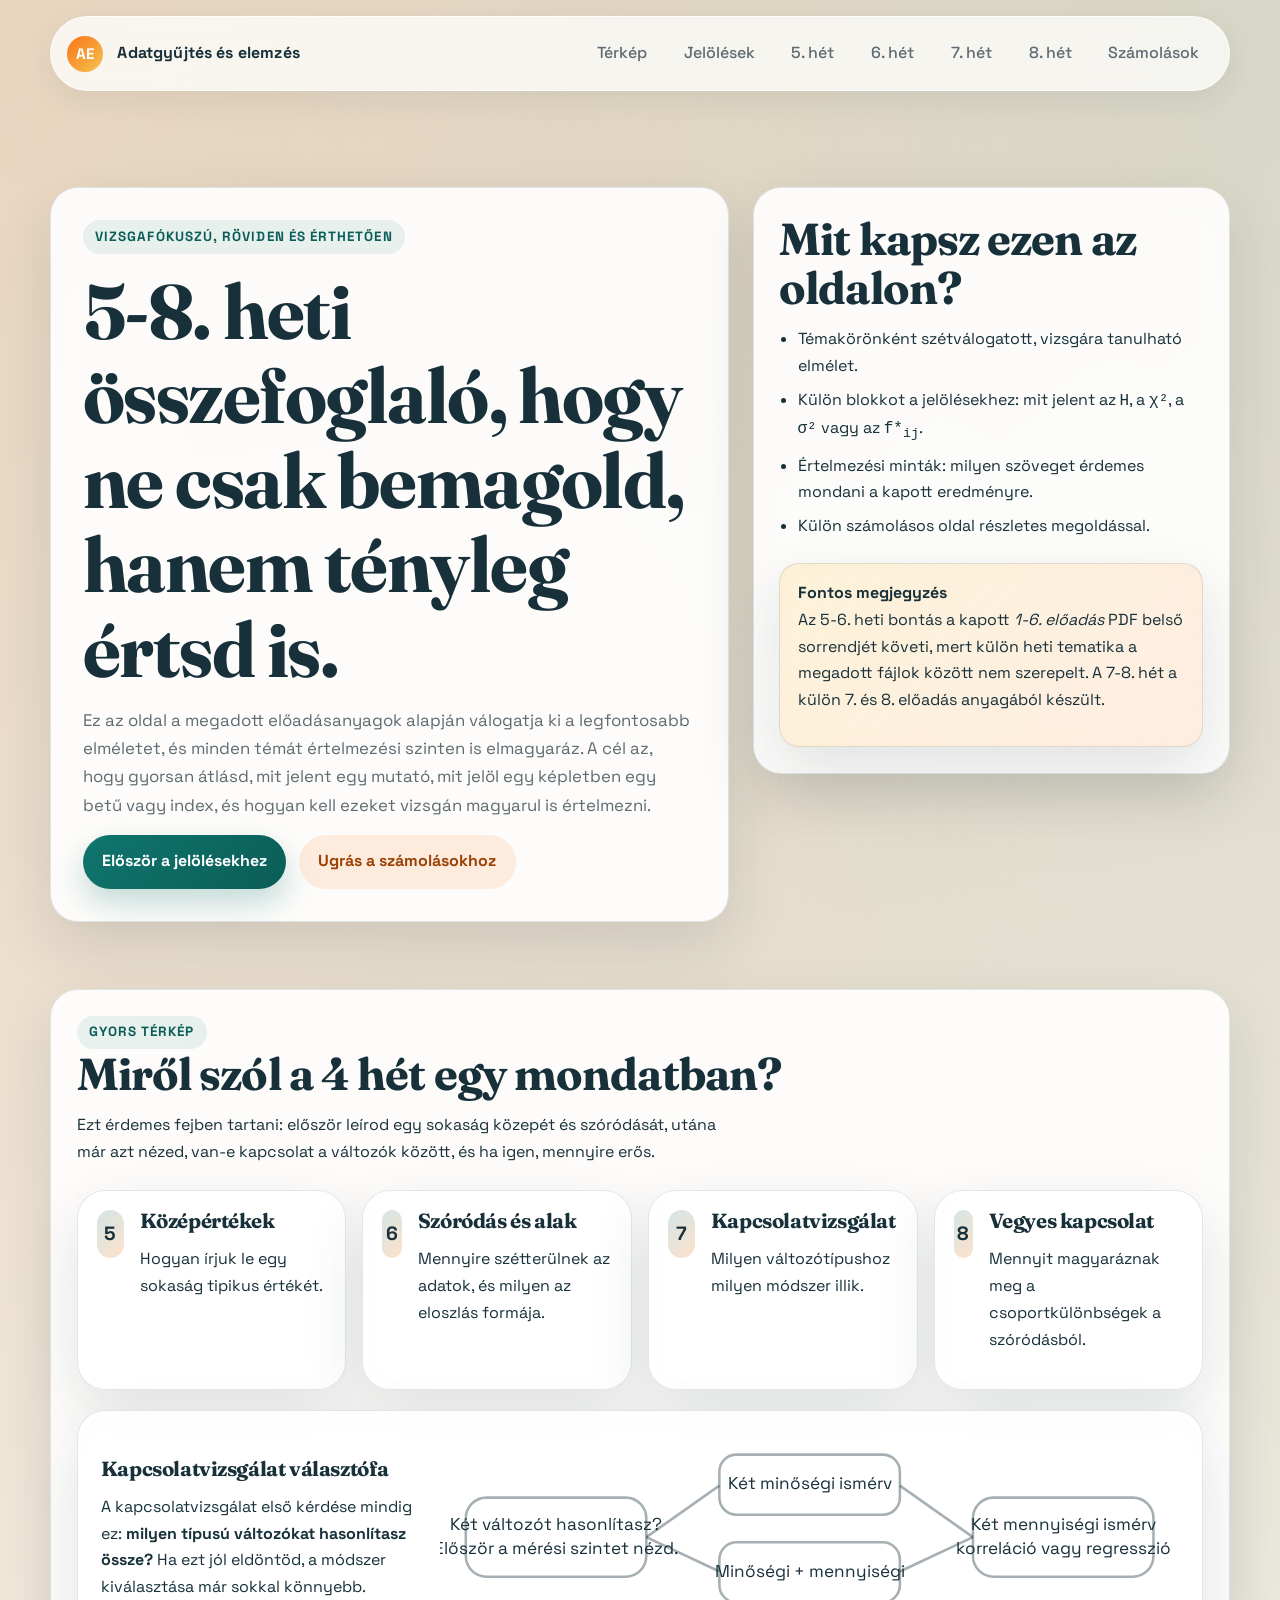
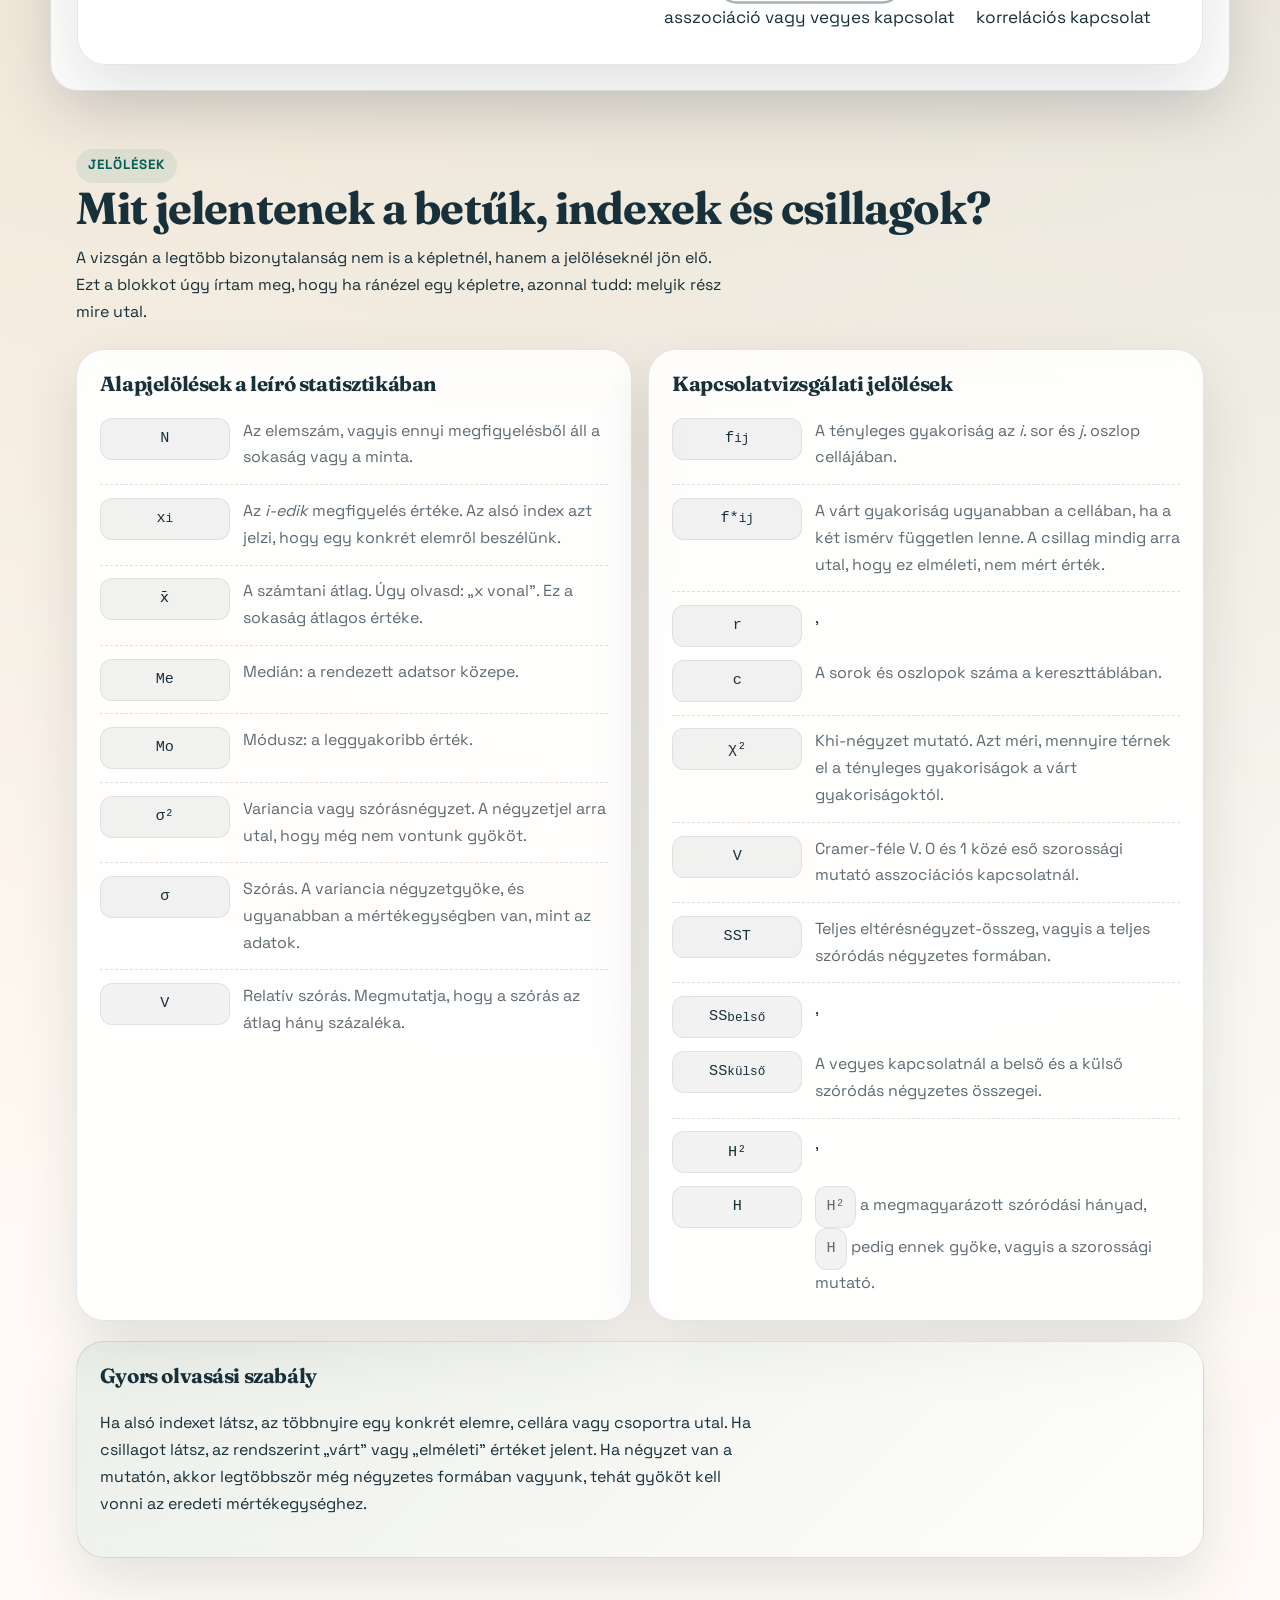
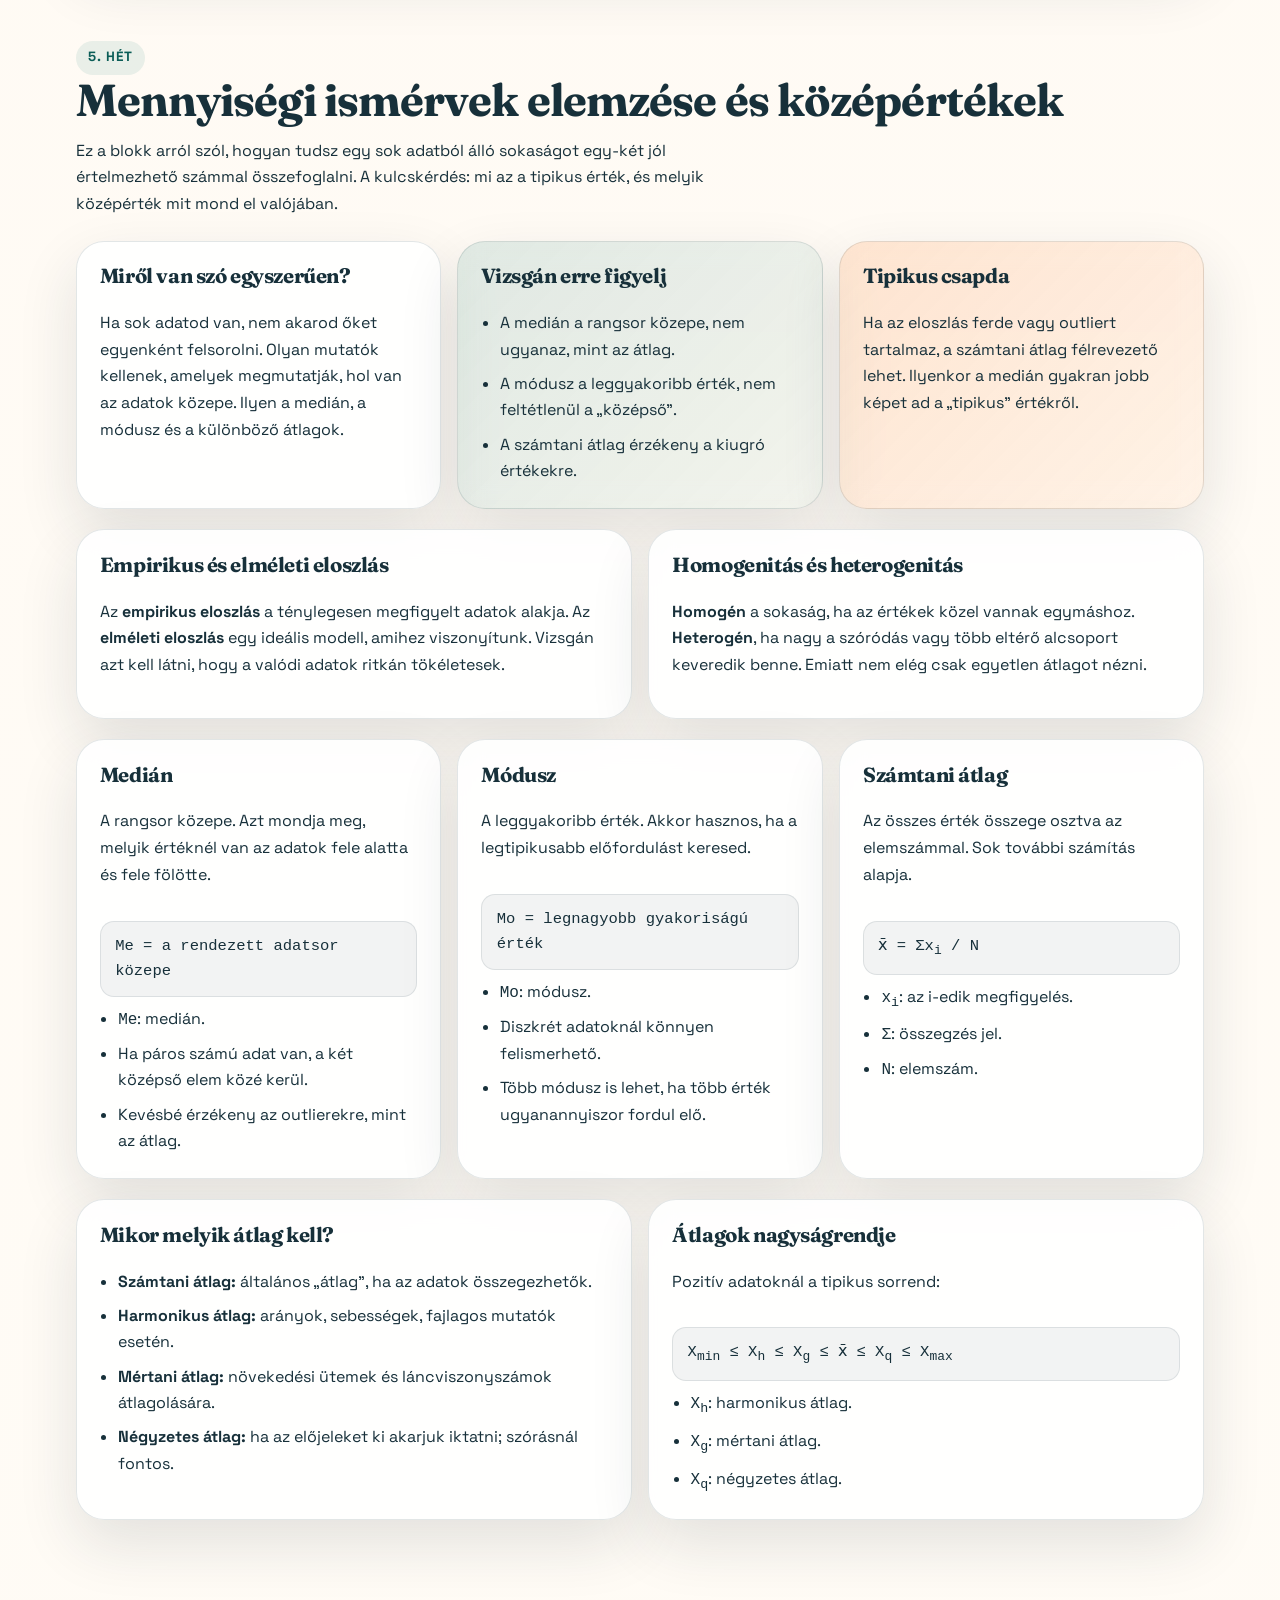
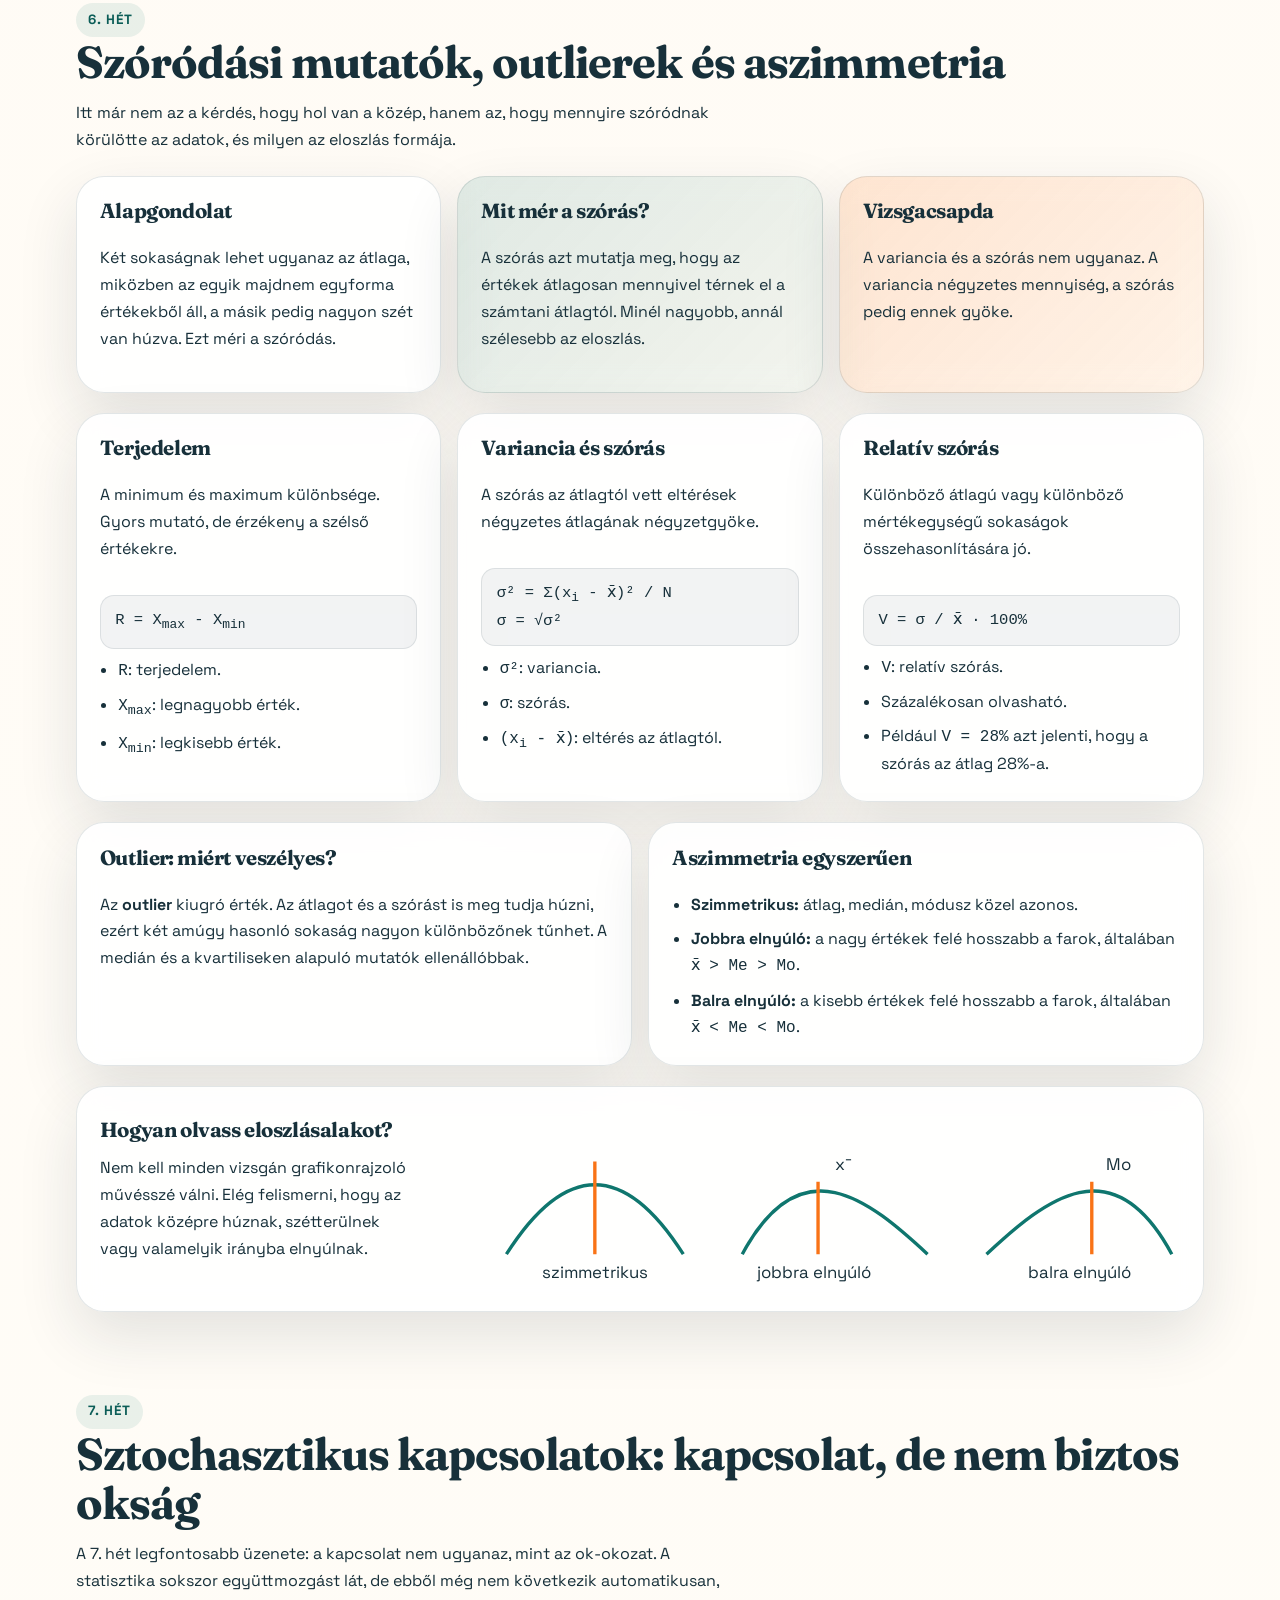
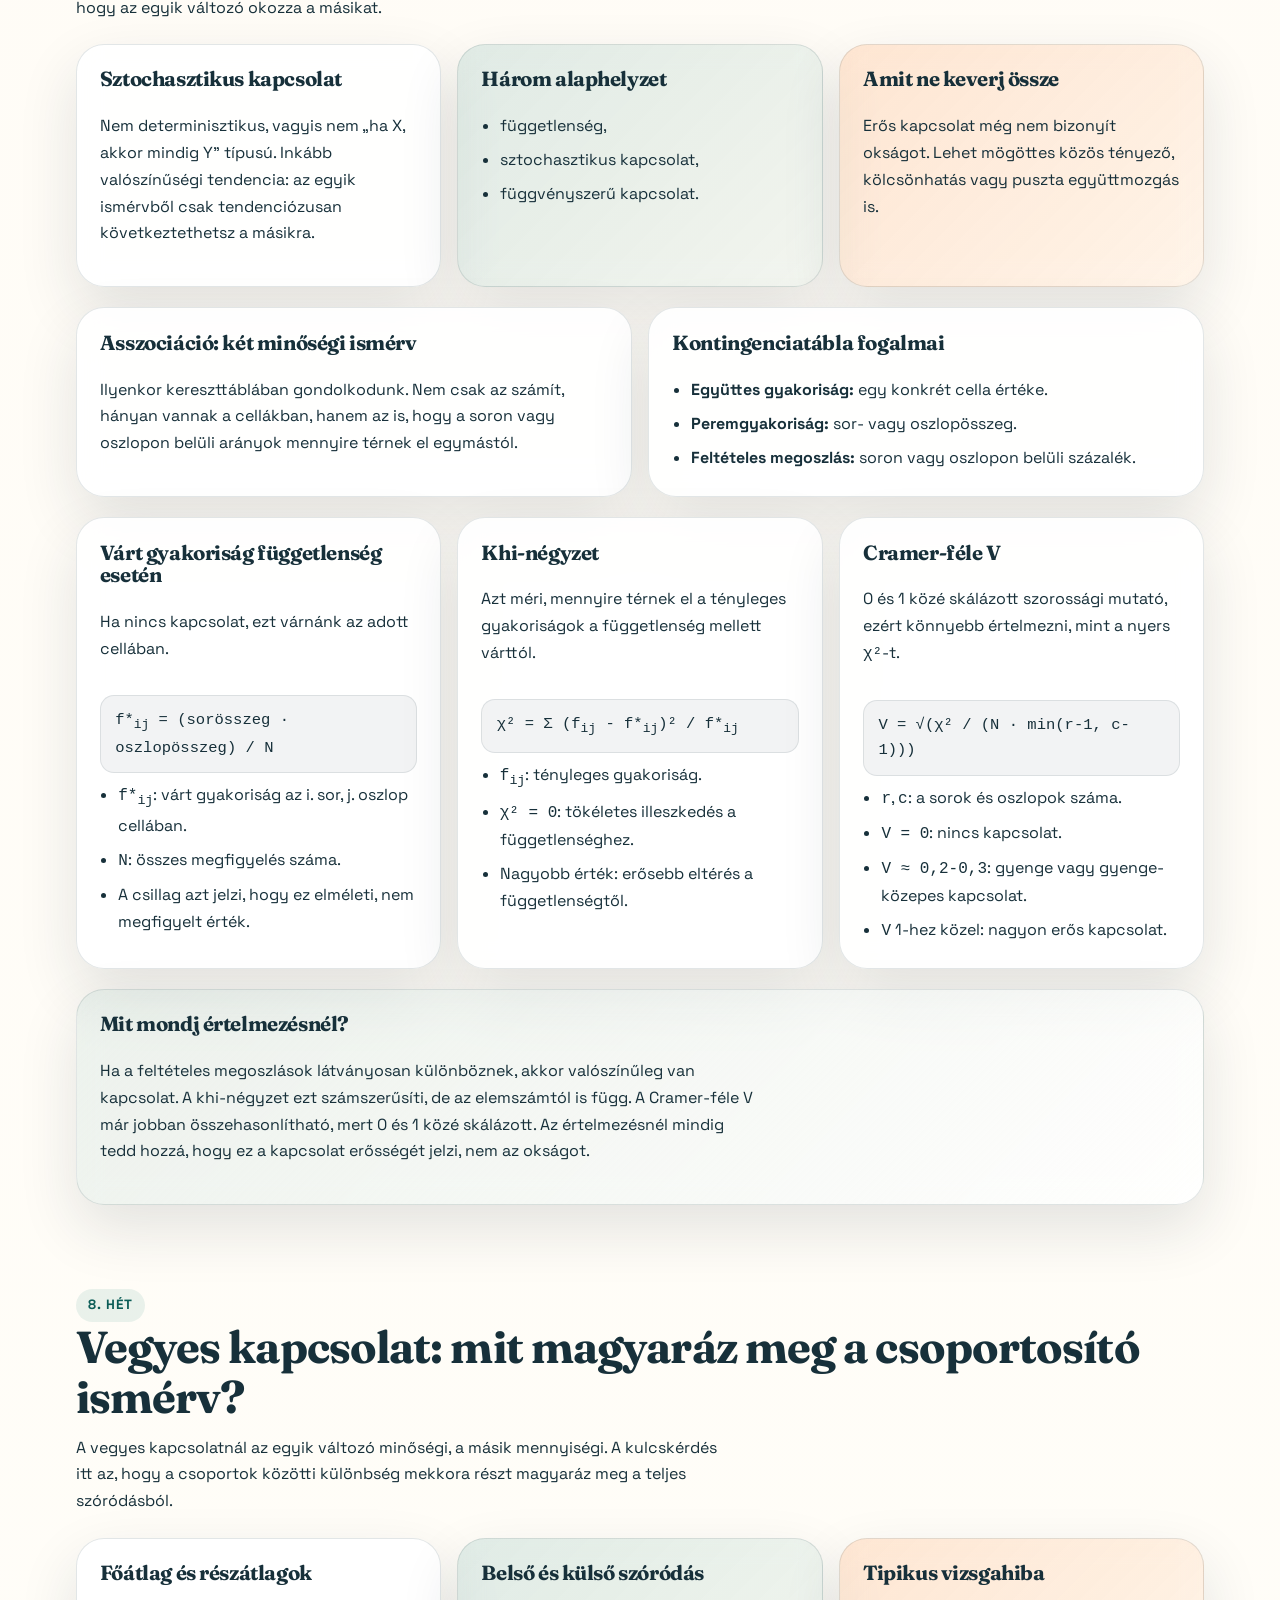
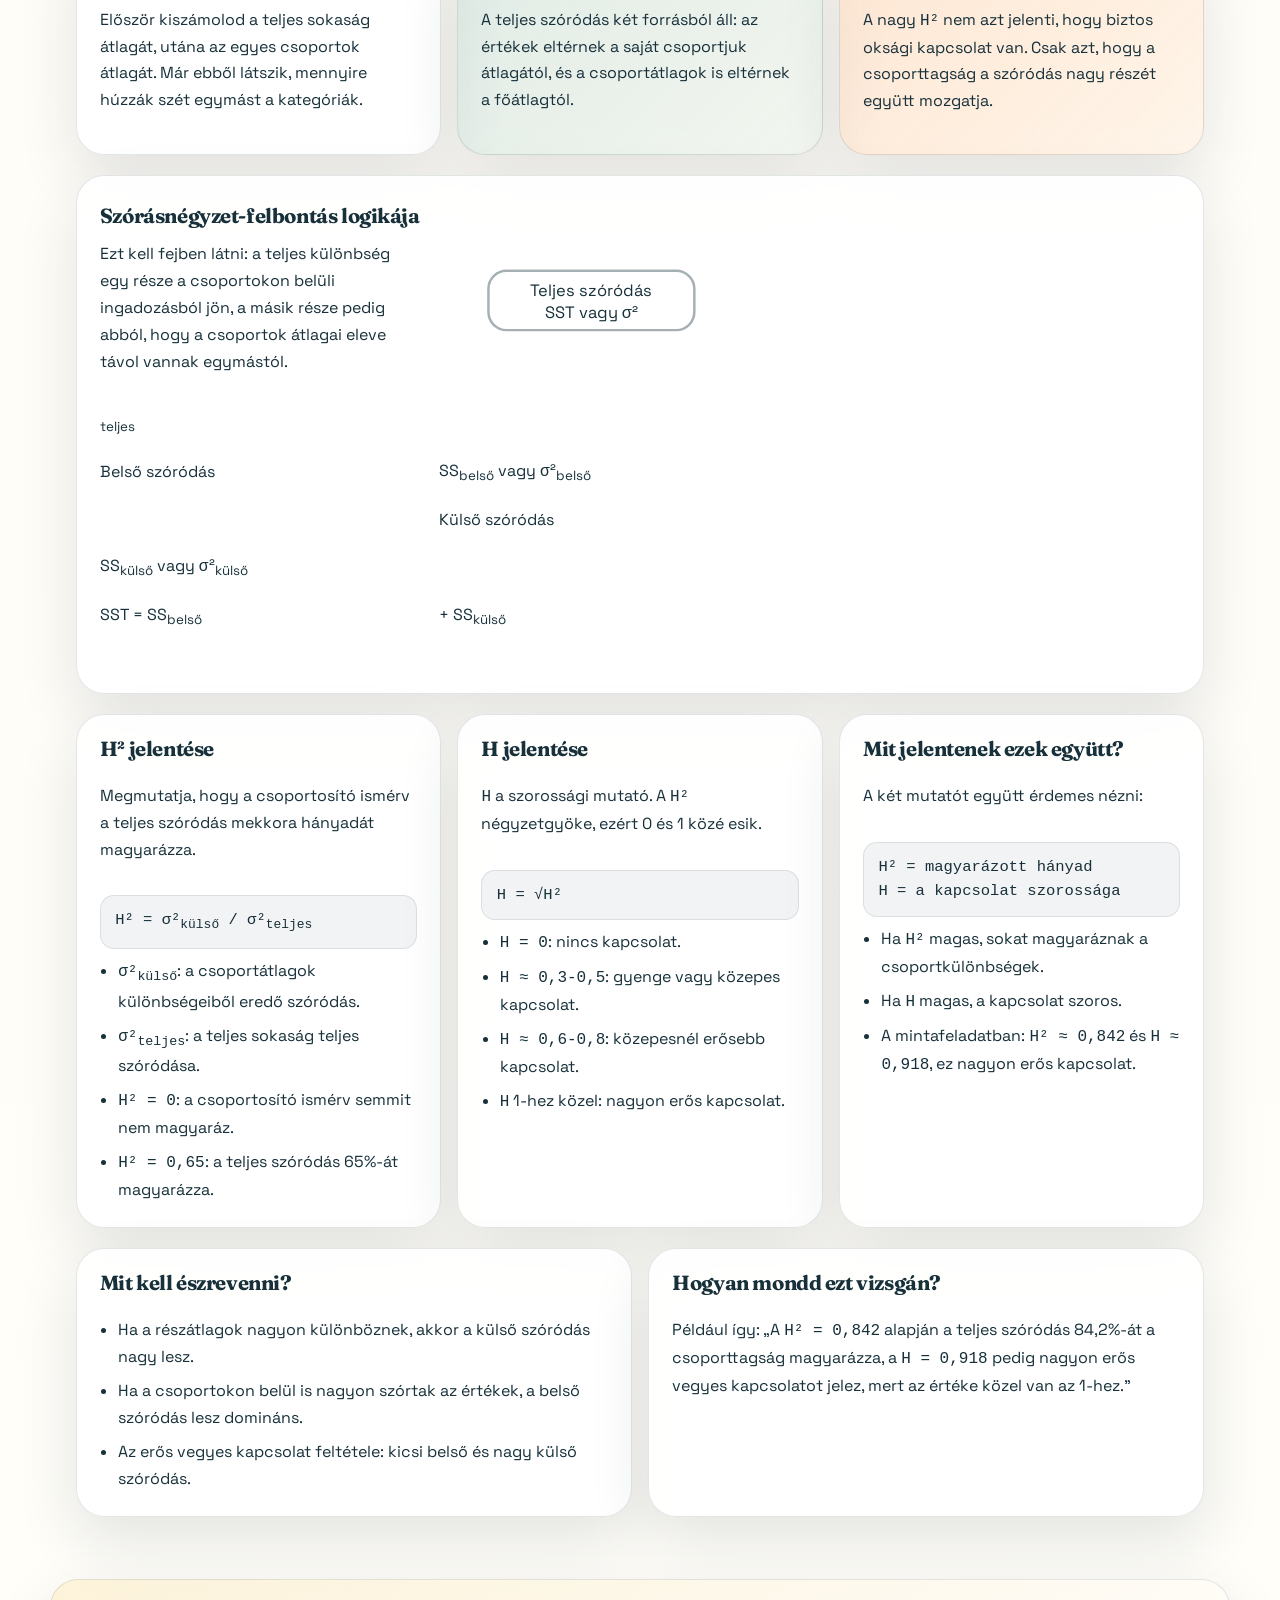
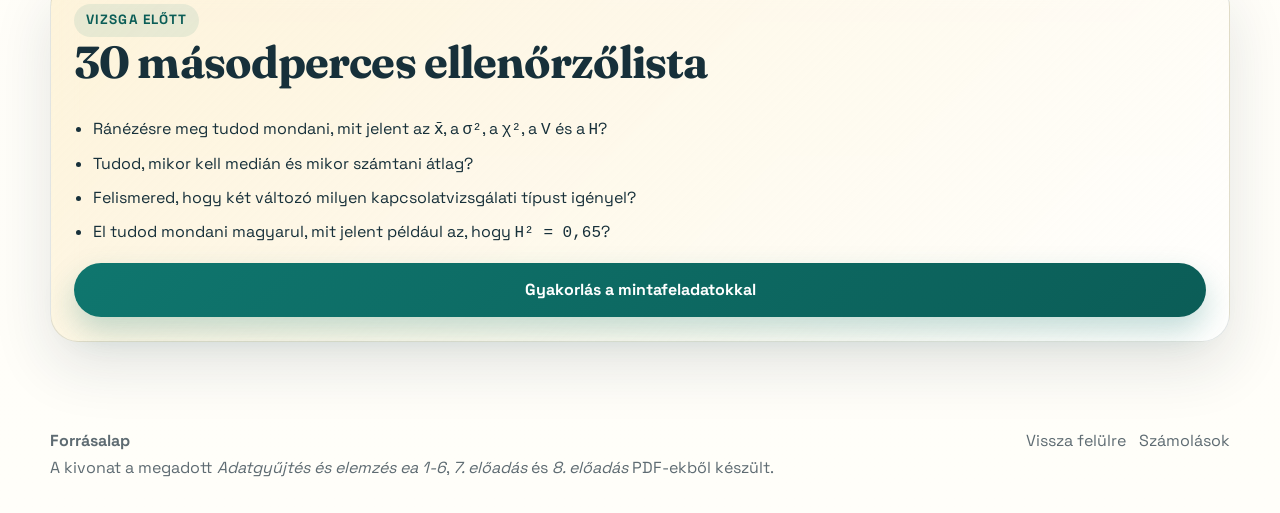
==== commit 6d2957f1: "Improve notation explanations and layout" ====
--- a/index.html
+++ b/index.html
@@ -19,6 +19,8 @@
     </a>
     <button class="nav-toggle" type="button" aria-expanded="false" aria-controls="main-nav">Menü</button>
     <nav id="main-nav" class="main-nav" aria-label="Fő navigáció">
+      <a href="#gyorsterkep">Térkép</a>
+      <a href="#jelolesek">Jelölések</a>
       <a href="#het5">5. hét</a>
       <a href="#het6">6. hét</a>
       <a href="#het7">7. hét</a>
@@ -34,11 +36,11 @@
         <h1>5-8. heti összefoglaló, hogy ne csak bemagold, hanem tényleg értsd is.</h1>
         <p class="lead">
           Ez az oldal a megadott előadásanyagok alapján válogatja ki a legfontosabb elméletet, és minden témát
-          értelmezési szinten is elmagyaráz. A cél nem az, hogy „tankönyv-ízű” legyen, hanem hogy gyorsan át tudd látni,
-          mi miről szól, mit jelez egy mutató, és melyik képlet mögött mi a logika.
+          értelmezési szinten is elmagyaráz. A cél az, hogy gyorsan átlásd, mit jelent egy mutató, mit jelöl egy képletben
+          egy betű vagy index, és hogyan kell ezeket vizsgán magyarul is értelmezni.
         </p>
         <div class="hero-actions">
-          <a class="button primary" href="#gyorsterkep">Mutasd a tématérképet</a>
+          <a class="button primary" href="#jelolesek">Először a jelölésekhez</a>
           <a class="button secondary" href="szamolasok.html">Ugrás a számolásokhoz</a>
         </div>
       </div>
@@ -47,24 +49,28 @@
         <h2>Mit kapsz ezen az oldalon?</h2>
         <ul class="bullet-list">
           <li>Témakörönként szétválogatott, vizsgára tanulható elmélet.</li>
-          <li>Egyszerű nyelvű magyarázat: mit jelent egy fogalom a gyakorlatban.</li>
-          <li>Vizsgacsapdák: mire könnyű rosszul emlékezni.</li>
-          <li>Kapcsolódó mintafeladatok külön oldalon, részletes megoldással.</li>
+          <li>Külön blokkot a jelölésekhez: mit jelent az <code>H</code>, a <code>χ²</code>, a <code>σ²</code> vagy az <code>f*<sub>ij</sub></code>.</li>
+          <li>Értelmezési minták: milyen szöveget érdemes mondani a kapott eredményre.</li>
+          <li>Külön számolásos oldal részletes megoldással.</li>
         </ul>
         <div class="note-card">
           <strong>Fontos megjegyzés</strong>
           <p>
             Az 5-6. heti bontás a kapott <em>1-6. előadás</em> PDF belső sorrendjét követi, mert külön heti tematika a megadott fájlok között nem szerepelt.
-            A 7-8. hétet a külön 7. és 8. előadás alapján foglaltam össze.
+            A 7-8. hét a külön 7. és 8. előadás anyagából készült.
           </p>
         </div>
       </aside>
     </section>
 
-    <section id="gyorsterkep" class="overview">
+    <section id="gyorsterkep" class="overview section-card">
       <div class="section-heading">
         <span class="eyebrow">Gyors térkép</span>
         <h2>Miről szól a 4 hét egy mondatban?</h2>
+        <p>
+          Ezt érdemes fejben tartani: először leírod egy sokaság közepét és szóródását, utána már azt nézed,
+          van-e kapcsolat a változók között, és ha igen, mennyire erős.
+        </p>
       </div>
 
       <div class="week-strip">
@@ -72,28 +78,28 @@
           <span class="week-number">5</span>
           <div>
             <h3>Középértékek</h3>
-            <p>Hogyan írjuk le egy sokaság „tipikus” értékét.</p>
+            <p>Hogyan írjuk le egy sokaság tipikus értékét.</p>
           </div>
         </article>
         <article class="week-chip">
           <span class="week-number">6</span>
           <div>
             <h3>Szóródás és alak</h3>
-            <p>Mennyire szétszórtak az adatok, és merre torzul az eloszlás.</p>
+            <p>Mennyire szétterülnek az adatok, és milyen az eloszlás formája.</p>
           </div>
         </article>
         <article class="week-chip">
           <span class="week-number">7</span>
           <div>
-            <h3>Kapcsolatvizsgálat alapjai</h3>
-            <p>Milyen változópárok között milyen módszerrel keresünk kapcsolatot.</p>
+            <h3>Kapcsolatvizsgálat</h3>
+            <p>Milyen változótípushoz milyen módszer illik.</p>
           </div>
         </article>
         <article class="week-chip">
           <span class="week-number">8</span>
           <div>
             <h3>Vegyes kapcsolat</h3>
-            <p>Mit magyaráz meg a csoportosító ismérv a mennyiségi változó szóródásából.</p>
+            <p>Mennyit magyaráznak meg a csoportkülönbségek a szóródásból.</p>
           </div>
         </article>
       </div>
@@ -103,7 +109,7 @@
           <h3>Kapcsolatvizsgálat választófa</h3>
           <p>
             A kapcsolatvizsgálat első kérdése mindig ez: <strong>milyen típusú változókat hasonlítasz össze?</strong>
-            Ha ezt jól eldöntöd, a módszer fele már meg is van.
+            Ha ezt jól eldöntöd, a módszer kiválasztása már sokkal könnyebb.
           </p>
         </div>
         <svg class="diagram-svg" viewBox="0 0 860 240" role="img" aria-label="Kapcsolatvizsgálat döntési fa">
@@ -119,16 +125,114 @@
 
           <rect x="620" y="74" width="210" height="92" rx="24"></rect>
           <text x="725" y="112" text-anchor="middle">Két mennyiségi ismérv</text>
-          <text x="725" y="140" text-anchor="middle">korreláció/regresszió</text>
+          <text x="725" y="140" text-anchor="middle">korreláció vagy regresszió</text>
 
           <path d="M240 120 L325 60"></path>
           <path d="M240 120 L325 160"></path>
           <path d="M535 60 L620 120"></path>
           <path d="M535 160 L620 120"></path>
 
-          <text x="430" y="220" text-anchor="middle">asszociáció</text>
-          <text x="725" y="220" text-anchor="middle">vegyes kapcsolat vagy korreláció</text>
+          <text x="430" y="220" text-anchor="middle">asszociáció vagy vegyes kapcsolat</text>
+          <text x="725" y="220" text-anchor="middle">korrelációs kapcsolat</text>
         </svg>
+      </div>
+    </section>
+
+    <section id="jelolesek" class="topic-section">
+      <div class="section-heading">
+        <span class="eyebrow">Jelölések</span>
+        <h2>Mit jelentenek a betűk, indexek és csillagok?</h2>
+        <p>
+          A vizsgán a legtöbb bizonytalanság nem is a képletnél, hanem a jelöléseknél jön elő. Ezt a blokkot úgy írtam meg,
+          hogy ha ránézel egy képletre, azonnal tudd: melyik rész mire utal.
+        </p>
+      </div>
+
+      <div class="card-grid two">
+        <article class="concept-card">
+          <h3>Alapjelölések a leíró statisztikában</h3>
+          <div class="symbol-table">
+            <div class="symbol-row">
+              <code>N</code>
+              <p>Az elemszám, vagyis ennyi megfigyelésből áll a sokaság vagy a minta.</p>
+            </div>
+            <div class="symbol-row">
+              <code>x<sub>i</sub></code>
+              <p>Az <em>i-edik</em> megfigyelés értéke. Az alsó index azt jelzi, hogy egy konkrét elemről beszélünk.</p>
+            </div>
+            <div class="symbol-row">
+              <code>x̄</code>
+              <p>A számtani átlag. Úgy olvasd: „x vonal”. Ez a sokaság átlagos értéke.</p>
+            </div>
+            <div class="symbol-row">
+              <code>Me</code>
+              <p>Medián: a rendezett adatsor közepe.</p>
+            </div>
+            <div class="symbol-row">
+              <code>Mo</code>
+              <p>Módusz: a leggyakoribb érték.</p>
+            </div>
+            <div class="symbol-row">
+              <code>σ²</code>
+              <p>Variancia vagy szórásnégyzet. A négyzetjel arra utal, hogy még nem vontunk gyököt.</p>
+            </div>
+            <div class="symbol-row">
+              <code>σ</code>
+              <p>Szórás. A variancia négyzetgyöke, és ugyanabban a mértékegységben van, mint az adatok.</p>
+            </div>
+            <div class="symbol-row">
+              <code>V</code>
+              <p>Relatív szórás. Megmutatja, hogy a szórás az átlag hány százaléka.</p>
+            </div>
+          </div>
+        </article>
+
+        <article class="concept-card">
+          <h3>Kapcsolatvizsgálati jelölések</h3>
+          <div class="symbol-table">
+            <div class="symbol-row">
+              <code>f<sub>ij</sub></code>
+              <p>A tényleges gyakoriság az <em>i</em>. sor és <em>j</em>. oszlop cellájában.</p>
+            </div>
+            <div class="symbol-row">
+              <code>f*<sub>ij</sub></code>
+              <p>A várt gyakoriság ugyanabban a cellában, ha a két ismérv független lenne. A csillag mindig arra utal, hogy ez elméleti, nem mért érték.</p>
+            </div>
+            <div class="symbol-row">
+              <code>r</code>, <code>c</code>
+              <p>A sorok és oszlopok száma a kereszttáblában.</p>
+            </div>
+            <div class="symbol-row">
+              <code>χ²</code>
+              <p>Khi-négyzet mutató. Azt méri, mennyire térnek el a tényleges gyakoriságok a várt gyakoriságoktól.</p>
+            </div>
+            <div class="symbol-row">
+              <code>V</code>
+              <p>Cramer-féle V. 0 és 1 közé eső szorossági mutató asszociációs kapcsolatnál.</p>
+            </div>
+            <div class="symbol-row">
+              <code>SST</code>
+              <p>Teljes eltérésnégyzet-összeg, vagyis a teljes szóródás négyzetes formában.</p>
+            </div>
+            <div class="symbol-row">
+              <code>SS<sub>belső</sub></code>, <code>SS<sub>külső</sub></code>
+              <p>A vegyes kapcsolatnál a belső és a külső szóródás négyzetes összegei.</p>
+            </div>
+            <div class="symbol-row">
+              <code>H²</code>, <code>H</code>
+              <p><code>H²</code> a megmagyarázott szóródási hányad, <code>H</code> pedig ennek gyöke, vagyis a szorossági mutató.</p>
+            </div>
+          </div>
+        </article>
+      </div>
+
+      <div class="mini-summary">
+        <h3>Gyors olvasási szabály</h3>
+        <p>
+          Ha alsó indexet látsz, az többnyire egy konkrét elemre, cellára vagy csoportra utal. Ha csillagot látsz,
+          az rendszerint „várt” vagy „elméleti” értéket jelent. Ha négyzet van a mutatón, akkor legtöbbször még
+          négyzetes formában vagyunk, tehát gyököt kell vonni az eredeti mértékegységhez.
+        </p>
       </div>
     </section>
 
@@ -137,8 +241,8 @@
         <span class="eyebrow">5. hét</span>
         <h2>Mennyiségi ismérvek elemzése és középértékek</h2>
         <p>
-          Ez a blokk arról szól, hogyan tudsz egy sok adatból álló sokaságot <strong>egy-két jól értelmezhető számmal</strong>
-          összefoglalni. A kulcskérdés: mi az a „tipikus” érték, és melyik középérték mit mond el valójában.
+          Ez a blokk arról szól, hogyan tudsz egy sok adatból álló sokaságot egy-két jól értelmezhető számmal összefoglalni.
+          A kulcskérdés: mi az a tipikus érték, és melyik középérték mit mond el valójában.
         </p>
       </div>
 
@@ -146,24 +250,23 @@
         <article class="info-card">
           <h3>Miről van szó egyszerűen?</h3>
           <p>
-            Ha van 100 vagy 10 000 adatod, nem akarod egyenként felsorolni őket. Olyan mutatók kellenek,
-            amelyek megmutatják, hol van az adatok közepe. Ilyen a <strong>medián</strong>, a <strong>módusz</strong>
-            és a különböző <strong>átlagok</strong>.
+            Ha sok adatod van, nem akarod őket egyenként felsorolni. Olyan mutatók kellenek, amelyek megmutatják,
+            hol van az adatok közepe. Ilyen a medián, a módusz és a különböző átlagok.
           </p>
         </article>
         <article class="info-card accent">
           <h3>Vizsgán erre figyelj</h3>
           <ul class="bullet-list">
-            <li>A medián a rangsor közepe, nem az átlag.</li>
-            <li>A módusz a leggyakoribb érték, nem feltétlenül a „közepes”.</li>
+            <li>A medián a rangsor közepe, nem ugyanaz, mint az átlag.</li>
+            <li>A módusz a leggyakoribb érték, nem feltétlenül a „középső”.</li>
             <li>A számtani átlag érzékeny a kiugró értékekre.</li>
           </ul>
         </article>
         <article class="info-card caution">
           <h3>Tipikus csapda</h3>
           <p>
-            Ha az eloszlás ferde vagy outliert tartalmaz, a számtani átlag félrevezető lehet.
-            Ilyenkor a medián gyakran sokkal jobb „tipikus érték”.
+            Ha az eloszlás ferde vagy outliert tartalmaz, a számtani átlag félrevezető lehet. Ilyenkor a medián gyakran
+            jobb képet ad a „tipikus” értékről.
           </p>
         </article>
       </div>
@@ -173,16 +276,14 @@
           <h3>Empirikus és elméleti eloszlás</h3>
           <p>
             Az <strong>empirikus eloszlás</strong> a ténylegesen megfigyelt adatok alakja. Az <strong>elméleti eloszlás</strong>
-            egy ideális modell, amihez viszonyítunk. Vizsgán általában azt kell megérteni, hogy a valódi adatok
-            ritkán „tankönyvszépek”.
+            egy ideális modell, amihez viszonyítunk. Vizsgán azt kell látni, hogy a valódi adatok ritkán tökéletesek.
           </p>
         </article>
         <article class="concept-card">
           <h3>Homogenitás és heterogenitás</h3>
           <p>
-            <strong>Homogén</strong> a sokaság, ha az értékek közel vannak egymáshoz. <strong>Heterogén</strong>,
-            ha nagy a szóródás vagy több eltérő alcsoport keveredik benne. Ezért fontos megnézni az eloszlás alakját,
-            nem csak egyetlen átlagot.
+            <strong>Homogén</strong> a sokaság, ha az értékek közel vannak egymáshoz. <strong>Heterogén</strong>, ha nagy a szóródás
+            vagy több eltérő alcsoport keveredik benne. Emiatt nem elég csak egyetlen átlagot nézni.
           </p>
         </article>
       </div>
@@ -191,17 +292,32 @@
         <article class="formula-card">
           <h3>Medián</h3>
           <p>A rangsor közepe. Azt mondja meg, melyik értéknél van az adatok fele alatta és fele fölötte.</p>
-          <code>Me = a rendezett adatsor közepe</code>
+          <code class="formula-code">Me = a rendezett adatsor közepe</code>
+          <ul class="symbol-list">
+            <li><code>Me</code>: medián.</li>
+            <li>Ha páros számú adat van, a két középső elem közé kerül.</li>
+            <li>Kevésbé érzékeny az outlierekre, mint az átlag.</li>
+          </ul>
         </article>
         <article class="formula-card">
           <h3>Módusz</h3>
           <p>A leggyakoribb érték. Akkor hasznos, ha a legtipikusabb előfordulást keresed.</p>
-          <code>Mo = legnagyobb gyakoriságú érték</code>
+          <code class="formula-code">Mo = legnagyobb gyakoriságú érték</code>
+          <ul class="symbol-list">
+            <li><code>Mo</code>: módusz.</li>
+            <li>Diszkrét adatoknál könnyen felismerhető.</li>
+            <li>Több módusz is lehet, ha több érték ugyanannyiszor fordul elő.</li>
+          </ul>
         </article>
         <article class="formula-card">
           <h3>Számtani átlag</h3>
-          <p>Az összes érték összege osztva az elemszámmal. További számítások alapja, de érzékeny outlierre.</p>
-          <code>x̄ = Σxᵢ / N</code>
+          <p>Az összes érték összege osztva az elemszámmal. Sok további számítás alapja.</p>
+          <code class="formula-code">x̄ = Σx<sub>i</sub> / N</code>
+          <ul class="symbol-list">
+            <li><code>x<sub>i</sub></code>: az i-edik megfigyelés.</li>
+            <li><code>Σ</code>: összegzés jel.</li>
+            <li><code>N</code>: elemszám.</li>
+          </ul>
         </article>
       </div>
 
@@ -216,14 +332,14 @@
           </ul>
         </article>
         <article class="concept-card">
-          <h3>Amit érdemes szó szerint megjegyezni</h3>
-          <p>
-            Pozitív adatoknál az átlagok nagyságrendje:
-          </p>
-          <code>Xmin ≤ Xh ≤ Xg ≤ X̄ ≤ Xq ≤ Xmax</code>
-          <p>
-            Ez segít gyorsan ellenőrizni, hogy a számolásod reális-e.
-          </p>
+          <h3>Átlagok nagyságrendje</h3>
+          <p>Pozitív adatoknál a tipikus sorrend:</p>
+          <code class="formula-code">X<sub>min</sub> ≤ X<sub>h</sub> ≤ X<sub>g</sub> ≤ x̄ ≤ X<sub>q</sub> ≤ X<sub>max</sub></code>
+          <ul class="symbol-list">
+            <li><code>X<sub>h</sub></code>: harmonikus átlag.</li>
+            <li><code>X<sub>g</sub></code>: mértani átlag.</li>
+            <li><code>X<sub>q</sub></code>: négyzetes átlag.</li>
+          </ul>
         </article>
       </div>
     </section>
@@ -233,8 +349,8 @@
         <span class="eyebrow">6. hét</span>
         <h2>Szóródási mutatók, outlierek és aszimmetria</h2>
         <p>
-          Itt már nem az a kérdés, hogy <em>hol van a közép</em>, hanem az, hogy <strong>mennyire szóródnak</strong>
-          körülötte az adatok, és milyen az eloszlás formája.
+          Itt már nem az a kérdés, hogy hol van a közép, hanem az, hogy mennyire szóródnak körülötte az adatok,
+          és milyen az eloszlás formája.
         </p>
       </div>
 
@@ -242,22 +358,21 @@
         <article class="info-card">
           <h3>Alapgondolat</h3>
           <p>
-            Két sokaságnak lehet ugyanaz az átlaga, miközben az egyik szinte egyforma értékekből áll,
-            a másik pedig nagyon szét van szórva. Ezt méri a szóródás.
+            Két sokaságnak lehet ugyanaz az átlaga, miközben az egyik majdnem egyforma értékekből áll, a másik pedig
+            nagyon szét van húzva. Ezt méri a szóródás.
           </p>
         </article>
         <article class="info-card accent">
           <h3>Mit mér a szórás?</h3>
           <p>
             A szórás azt mutatja meg, hogy az értékek átlagosan mennyivel térnek el a számtani átlagtól.
-            Minél nagyobb, annál „szélesebb” az eloszlás.
+            Minél nagyobb, annál szélesebb az eloszlás.
           </p>
         </article>
         <article class="info-card caution">
           <h3>Vizsgacsapda</h3>
           <p>
-            A variancia és a szórás nem ugyanaz. A variancia négyzetes mennyiség, a szórás a variancia gyöke,
-            és ugyanabban a mértékegységben van, mint az alapadatok.
+            A variancia és a szórás nem ugyanaz. A variancia négyzetes mennyiség, a szórás pedig ennek gyöke.
           </p>
         </article>
       </div>
@@ -265,18 +380,34 @@
       <div class="formula-rack">
         <article class="formula-card">
           <h3>Terjedelem</h3>
-          <p>A minimum és maximum különbsége. Gyors, de érzékeny a szélső értékekre.</p>
-          <code>R = Xmax - Xmin</code>
+          <p>A minimum és maximum különbsége. Gyors mutató, de érzékeny a szélső értékekre.</p>
+          <code class="formula-code">R = X<sub>max</sub> - X<sub>min</sub></code>
+          <ul class="symbol-list">
+            <li><code>R</code>: terjedelem.</li>
+            <li><code>X<sub>max</sub></code>: legnagyobb érték.</li>
+            <li><code>X<sub>min</sub></code>: legkisebb érték.</li>
+          </ul>
         </article>
         <article class="formula-card">
           <h3>Variancia és szórás</h3>
           <p>A szórás az átlagtól vett eltérések négyzetes átlagának négyzetgyöke.</p>
-          <code>σ² = Σ(xᵢ - x̄)² / N, &nbsp; σ = √σ²</code>
+          <code class="formula-code">σ² = Σ(x<sub>i</sub> - x̄)² / N
+σ = √σ²</code>
+          <ul class="symbol-list">
+            <li><code>σ²</code>: variancia.</li>
+            <li><code>σ</code>: szórás.</li>
+            <li><code>(x<sub>i</sub> - x̄)</code>: eltérés az átlagtól.</li>
+          </ul>
         </article>
         <article class="formula-card">
           <h3>Relatív szórás</h3>
-          <p>Különböző mértékegységű vagy eltérő átlagú sokaságok összehasonlítására jó.</p>
-          <code>V = σ / x̄ · 100%</code>
+          <p>Különböző átlagú vagy különböző mértékegységű sokaságok összehasonlítására jó.</p>
+          <code class="formula-code">V = σ / x̄ · 100%</code>
+          <ul class="symbol-list">
+            <li><code>V</code>: relatív szórás.</li>
+            <li>Százalékosan olvasható.</li>
+            <li>Például <code>V = 28%</code> azt jelenti, hogy a szórás az átlag 28%-a.</li>
+          </ul>
         </article>
       </div>
 
@@ -284,9 +415,8 @@
         <article class="concept-card">
           <h3>Outlier: miért veszélyes?</h3>
           <p>
-            Az <strong>outlier</strong> kiugró érték. Az átlagot és a szórást is meg tudja húzni, ezért két, amúgy
-            hasonló sokaság hirtelen nagyon különbözőnek tűnhet. A medián és a kvartiliseken alapuló mutatók
-            sokkal ellenállóbbak.
+            Az <strong>outlier</strong> kiugró érték. Az átlagot és a szórást is meg tudja húzni, ezért két amúgy hasonló
+            sokaság nagyon különbözőnek tűnhet. A medián és a kvartiliseken alapuló mutatók ellenállóbbak.
           </p>
         </article>
         <article class="concept-card">
@@ -303,8 +433,8 @@
         <div class="diagram-copy">
           <h3>Hogyan olvass eloszlásalakot?</h3>
           <p>
-            Nem kell minden vizsgán grafikonrajzoló művésszé válni. Elég, ha felismered: az adatok középre húznak,
-            széthúznak, vagy valamelyik irányba elnyúlnak.
+            Nem kell minden vizsgán grafikonrajzoló művésszé válni. Elég felismerni, hogy az adatok középre húznak,
+            szétterülnek vagy valamelyik irányba elnyúlnak.
           </p>
         </div>
         <svg class="diagram-svg shapes" viewBox="0 0 880 210" role="img" aria-label="Szimmetrikus és ferde eloszlások">
@@ -330,8 +460,8 @@
         <span class="eyebrow">7. hét</span>
         <h2>Sztochasztikus kapcsolatok: kapcsolat, de nem biztos okság</h2>
         <p>
-          A 7. hét legfontosabb üzenete: <strong>a kapcsolat nem ugyanaz, mint az ok-okozat</strong>.
-          A statisztikában gyakran csak azt látjuk, hogy két jelenség együtt mozog, nem azt, hogy az egyik biztosan okozza a másikat.
+          A 7. hét legfontosabb üzenete: a kapcsolat nem ugyanaz, mint az ok-okozat. A statisztika sokszor együttmozgást lát,
+          de ebből még nem következik automatikusan, hogy az egyik változó okozza a másikat.
         </p>
       </div>
 
@@ -340,7 +470,7 @@
           <h3>Sztochasztikus kapcsolat</h3>
           <p>
             Nem determinisztikus, vagyis nem „ha X, akkor mindig Y” típusú. Inkább valószínűségi tendencia:
-            egy változatból <em>inkább</em> lehet következtetni a másikra.
+            az egyik ismérvből csak tendenciózusan következtethetsz a másikra.
           </p>
         </article>
         <article class="info-card accent">
@@ -363,8 +493,8 @@
         <article class="concept-card">
           <h3>Asszociáció: két minőségi ismérv</h3>
           <p>
-            Ilyenkor <strong>kereszttáblában</strong> gondolkodunk. A lényeg nem csak az, hogy hányan vannak egy-egy cellában,
-            hanem hogy a soron vagy oszlopon belüli arányok mennyire térnek el egymástól.
+            Ilyenkor kereszttáblában gondolkodunk. Nem csak az számít, hányan vannak a cellákban, hanem az is,
+            hogy a soron vagy oszlopon belüli arányok mennyire térnek el egymástól.
           </p>
         </article>
         <article class="concept-card">
@@ -380,26 +510,43 @@
       <div class="formula-rack">
         <article class="formula-card">
           <h3>Várt gyakoriság függetlenség esetén</h3>
-          <p>Ha nincs kapcsolat, ezt „várnánk” az adott cellában.</p>
-          <code>f*ᵢⱼ = (sorösszeg · oszlopösszeg) / N</code>
+          <p>Ha nincs kapcsolat, ezt várnánk az adott cellában.</p>
+          <code class="formula-code">f*<sub>ij</sub> = (sorösszeg · oszlopösszeg) / N</code>
+          <ul class="symbol-list">
+            <li><code>f*<sub>ij</sub></code>: várt gyakoriság az i. sor, j. oszlop cellában.</li>
+            <li><code>N</code>: összes megfigyelés száma.</li>
+            <li>A csillag azt jelzi, hogy ez elméleti, nem megfigyelt érték.</li>
+          </ul>
         </article>
         <article class="formula-card">
           <h3>Khi-négyzet</h3>
-          <p>Azt méri, mennyire távoliak a tényleges gyakoriságok a függetlenség mellett várttól.</p>
-          <code>χ² = Σ (fᵢⱼ - f*ᵢⱼ)² / f*ᵢⱼ</code>
+          <p>Azt méri, mennyire térnek el a tényleges gyakoriságok a függetlenség mellett várttól.</p>
+          <code class="formula-code">χ² = Σ (f<sub>ij</sub> - f*<sub>ij</sub>)² / f*<sub>ij</sub></code>
+          <ul class="symbol-list">
+            <li><code>f<sub>ij</sub></code>: tényleges gyakoriság.</li>
+            <li><code>χ² = 0</code>: tökéletes illeszkedés a függetlenséghez.</li>
+            <li>Nagyobb érték: erősebb eltérés a függetlenségtől.</li>
+          </ul>
         </article>
         <article class="formula-card">
           <h3>Cramer-féle V</h3>
-          <p>A kapcsolat szorosságát 0 és 1 között mutatja. Vizsgán ezt könnyebb értelmezni, mint a nyers χ²-t.</p>
-          <code>V = √(χ² / (N · min(r-1, c-1)))</code>
+          <p>0 és 1 közé skálázott szorossági mutató, ezért könnyebb értelmezni, mint a nyers <code>χ²</code>-t.</p>
+          <code class="formula-code">V = √(χ² / (N · min(r-1, c-1)))</code>
+          <ul class="symbol-list">
+            <li><code>r</code>, <code>c</code>: a sorok és oszlopok száma.</li>
+            <li><code>V = 0</code>: nincs kapcsolat.</li>
+            <li><code>V ≈ 0,2-0,3</code>: gyenge vagy gyenge-közepes kapcsolat.</li>
+            <li><code>V</code> 1-hez közel: nagyon erős kapcsolat.</li>
+          </ul>
         </article>
       </div>
 
       <div class="mini-summary">
         <h3>Mit mondj értelmezésnél?</h3>
         <p>
-          Ha a feltételes megoszlások látványosan különböznek, akkor valószínűleg van kapcsolat. A khi-négyzet ezt számszerűsíti,
-          de az elemszámtól is függ. A Cramer-féle V már jobban összehasonlítható, mert 0 és 1 közé skálázott.
+          Ha a feltételes megoszlások látványosan különböznek, akkor valószínűleg van kapcsolat. A khi-négyzet ezt
+          számszerűsíti, de az elemszámtól is függ. A Cramer-féle V már jobban összehasonlítható, mert 0 és 1 közé skálázott.
+          Az értelmezésnél mindig tedd hozzá, hogy ez a kapcsolat erősségét jelzi, nem az okságot.
         </p>
       </div>
     </section>
@@ -409,9 +556,8 @@
         <span class="eyebrow">8. hét</span>
         <h2>Vegyes kapcsolat: mit magyaráz meg a csoportosító ismérv?</h2>
         <p>
-          A vegyes kapcsolatnál az egyik változó <strong>minőségi</strong> (például nem, beosztás, régió),
-          a másik pedig <strong>mennyiségi</strong> (például bér, BMI, munkaóra). A kérdés itt az:
-          a csoportok közötti különbségek mekkora részt magyaráznak meg a teljes szóródásból?
+          A vegyes kapcsolatnál az egyik változó minőségi, a másik mennyiségi. A kulcskérdés itt az, hogy a csoportok közötti
+          különbség mekkora részt magyaráz meg a teljes szóródásból.
         </p>
       </div>
 
@@ -419,22 +565,22 @@
         <article class="info-card">
           <h3>Főátlag és részátlagok</h3>
           <p>
-            Először kiszámolod a teljes sokaság átlagát, utána az egyes csoportok átlagát. Már ebből is látszik,
-            hogy mennyire húzzák szét egymást a kategóriák.
+            Először kiszámolod a teljes sokaság átlagát, utána az egyes csoportok átlagát. Már ebből látszik,
+            mennyire húzzák szét egymást a kategóriák.
           </p>
         </article>
         <article class="info-card accent">
           <h3>Belső és külső szóródás</h3>
           <p>
-            A teljes szóródás két forrásból áll: az értékek eltérnek a saját csoportjuk átlagától,
-            és a csoportátlagok is eltérnek a főátlagtól.
+            A teljes szóródás két forrásból áll: az értékek eltérnek a saját csoportjuk átlagától, és a csoportátlagok
+            is eltérnek a főátlagtól.
           </p>
         </article>
         <article class="info-card caution">
           <h3>Tipikus vizsgahiba</h3>
           <p>
-            A nagy <code>H²</code> nem azt jelenti, hogy biztos oksági hatás van. Csak azt, hogy a csoportosító ismérv
-            a szóródás nagy részét „együtt mozgatja”.
+            A nagy <code>H²</code> nem azt jelenti, hogy biztos oksági kapcsolat van. Csak azt, hogy a csoporttagság
+            a szóródás nagy részét együtt mozgatja.
           </p>
         </article>
       </div>
@@ -443,26 +589,26 @@
         <div class="diagram-copy">
           <h3>Szórásnégyzet-felbontás logikája</h3>
           <p>
-            Ezt kell fejben látni: a teljes különbség egy része a csoportokon belüli ingadozásból jön,
-            a másik része abból, hogy a csoportok átlagai eleve távol vannak egymástól.
+            Ezt kell fejben látni: a teljes különbség egy része a csoportokon belüli ingadozásból jön, a másik része pedig abból,
+            hogy a csoportok átlagai eleve távol vannak egymástól.
           </p>
         </div>
         <svg class="diagram-svg" viewBox="0 0 900 240" role="img" aria-label="Teljes, belső és külső szóródás kapcsolata">
           <rect x="60" y="86" width="250" height="72" rx="22"></rect>
           <text x="185" y="117" text-anchor="middle">Teljes szóródás</text>
-          <text x="185" y="143" text-anchor="middle">SST vagy σ²</text>
+          <text x="185" y="143" text-anchor="middle">SST vagy σ²<sub>teljes</sub></text>
 
           <rect x="380" y="34" width="200" height="72" rx="22"></rect>
           <text x="480" y="65" text-anchor="middle">Belső szóródás</text>
-          <text x="480" y="91" text-anchor="middle">SSBelső vagy σ²belső</text>
+          <text x="480" y="91" text-anchor="middle">SS<sub>belső</sub> vagy σ²<sub>belső</sub></text>
 
           <rect x="380" y="136" width="200" height="72" rx="22"></rect>
           <text x="480" y="167" text-anchor="middle">Külső szóródás</text>
-          <text x="480" y="193" text-anchor="middle">SSKülső vagy σ²külső</text>
+          <text x="480" y="193" text-anchor="middle">SS<sub>külső</sub> vagy σ²<sub>külső</sub></text>
 
           <rect x="650" y="86" width="190" height="72" rx="22"></rect>
-          <text x="745" y="117" text-anchor="middle">SST = SSBelső</text>
-          <text x="745" y="143" text-anchor="middle">+ SSKülső</text>
+          <text x="745" y="117" text-anchor="middle">SST = SS<sub>belső</sub></text>
+          <text x="745" y="143" text-anchor="middle">+ SS<sub>külső</sub></text>
 
           <path d="M310 122 L380 70"></path>
           <path d="M310 122 L380 172"></path>
@@ -475,17 +621,37 @@
         <article class="formula-card">
           <h3>H² jelentése</h3>
           <p>Megmutatja, hogy a csoportosító ismérv a teljes szóródás mekkora hányadát magyarázza.</p>
-          <code>H² = σ²külső / σ²teljes</code>
-        </article>
+          <code class="formula-code">H² = σ²<sub>külső</sub> / σ²<sub>teljes</sub></code>
+          <ul class="symbol-list">
+            <li><code>σ²<sub>külső</sub></code>: a csoportátlagok különbségeiből eredő szóródás.</li>
+            <li><code>σ²<sub>teljes</sub></code>: a teljes sokaság teljes szóródása.</li>
+            <li><code>H² = 0</code>: a csoportosító ismérv semmit nem magyaráz.</li>
+            <li><code>H² = 0,65</code>: a teljes szóródás 65%-át magyarázza.</li>
+          </ul>
+        </article>
+
         <article class="formula-card">
           <h3>H jelentése</h3>
-          <p>0 és 1 közötti szorossági mutató, a vegyes kapcsolat „erejét” fejezi ki.</p>
-          <code>H = √H²</code>
-        </article>
-        <article class="formula-card">
-          <h3>Értelmezés</h3>
-          <p>Ha például <code>H² = 0,65</code>, akkor a teljes szóródás 65%-át a csoportkülönbségek magyarázzák.</p>
-          <code>H² százalékosan is olvasható</code>
+          <p><code>H</code> a szorossági mutató. A <code>H²</code> négyzetgyöke, ezért 0 és 1 közé esik.</p>
+          <code class="formula-code">H = √H²</code>
+          <ul class="symbol-list">
+            <li><code>H = 0</code>: nincs kapcsolat.</li>
+            <li><code>H ≈ 0,3-0,5</code>: gyenge vagy közepes kapcsolat.</li>
+            <li><code>H ≈ 0,6-0,8</code>: közepesnél erősebb kapcsolat.</li>
+            <li><code>H</code> 1-hez közel: nagyon erős kapcsolat.</li>
+          </ul>
+        </article>
+
+        <article class="formula-card">
+          <h3>Mit jelentenek ezek együtt?</h3>
+          <p>A két mutatót együtt érdemes nézni:</p>
+          <code class="formula-code">H² = magyarázott hányad
+H = a kapcsolat szorossága</code>
+          <ul class="symbol-list">
+            <li>Ha <code>H²</code> magas, sokat magyaráznak a csoportkülönbségek.</li>
+            <li>Ha <code>H</code> magas, a kapcsolat szoros.</li>
+            <li>A mintafeladatban: <code>H² ≈ 0,842</code> és <code>H ≈ 0,918</code>, ez nagyon erős kapcsolat.</li>
+          </ul>
         </article>
       </div>
 
@@ -495,15 +661,14 @@
           <ul class="bullet-list">
             <li>Ha a részátlagok nagyon különböznek, akkor a külső szóródás nagy lesz.</li>
             <li>Ha a csoportokon belül is nagyon szórtak az értékek, a belső szóródás lesz domináns.</li>
-            <li>Az erős vegyes kapcsolat feltétele: kicsi belső, nagy külső szóródás.</li>
-          </ul>
-        </article>
-        <article class="concept-card">
-          <h3>Hol kapcsolódik ide a korreláció?</h3>
-          <p>
-            A megadott 8. heti anyag a korrelációt még inkább felismerési szinten említi meg: akkor kell,
-            amikor <strong>mindkét</strong> ismérv mennyiségi. A részletes vegyes kapcsolat-számolás viszont
-            már teljes egészében ide tartozik.
+            <li>Az erős vegyes kapcsolat feltétele: kicsi belső és nagy külső szóródás.</li>
+          </ul>
+        </article>
+        <article class="concept-card">
+          <h3>Hogyan mondd ezt vizsgán?</h3>
+          <p>
+            Például így: „A <code>H² = 0,842</code> alapján a teljes szóródás 84,2%-át a csoporttagság magyarázza,
+            a <code>H = 0,918</code> pedig nagyon erős vegyes kapcsolatot jelez, mert az értéke közel van az 1-hez.”
           </p>
         </article>
       </div>
@@ -515,11 +680,10 @@
         <h2>30 másodperces ellenőrzőlista</h2>
       </div>
       <ul class="bullet-list">
+        <li>Ránézésre meg tudod mondani, mit jelent az <code>x̄</code>, a <code>σ²</code>, a <code>χ²</code>, a <code>V</code> és a <code>H</code>?</li>
         <li>Tudod, mikor kell medián és mikor számtani átlag?</li>
-        <li>Meg tudod mondani, mitől érzékeny a szórás az outlierekre?</li>
         <li>Felismered, hogy két változó milyen kapcsolatvizsgálati típust igényel?</li>
-        <li>El tudod mondani, mit jelent a Cramer-féle V, illetve a H²?</li>
-        <li>Rá tudsz nézni egy eredményre, és magyarul is el tudod magyarázni?</li>
+        <li>El tudod mondani magyarul, mit jelent például az, hogy <code>H² = 0,65</code>?</li>
       </ul>
       <a class="button primary" href="szamolasok.html">Gyakorlás a mintafeladatokkal</a>
     </section>
--- a/styles.css
+++ b/styles.css
@@ -1,11 +1,12 @@
 :root {
   --bg: #fff8ef;
   --bg-alt: #fffdf8;
-  --surface: rgba(255, 255, 255, 0.86);
-  --surface-strong: rgba(255, 255, 255, 0.95);
+  --surface: rgba(255, 255, 255, 0.9);
+  --surface-strong: rgba(255, 255, 255, 0.96);
   --ink: #17303a;
   --muted: #5e6b72;
   --line: rgba(23, 48, 58, 0.12);
+  --line-strong: rgba(23, 48, 58, 0.18);
   --accent: #0f766e;
   --accent-soft: rgba(15, 118, 110, 0.12);
   --accent-strong: #0b5d57;
@@ -33,7 +34,7 @@
   margin: 0;
   color: var(--ink);
   font-family: "Space Grotesk", sans-serif;
-  line-height: 1.65;
+  line-height: 1.68;
   background:
     radial-gradient(circle at top left, rgba(249, 115, 22, 0.18), transparent 28%),
     radial-gradient(circle at top right, rgba(15, 118, 110, 0.18), transparent 30%),
@@ -78,7 +79,7 @@
   align-items: center;
   justify-content: space-between;
   gap: 1rem;
-  background: rgba(255, 255, 255, 0.72);
+  background: rgba(255, 255, 255, 0.74);
   border: 1px solid rgba(255, 255, 255, 0.75);
   border-radius: 999px;
   backdrop-filter: blur(14px);
@@ -109,7 +110,8 @@
 .main-nav {
   display: flex;
   align-items: center;
-  gap: 1rem;
+  gap: 0.6rem;
+  flex-wrap: wrap;
 }
 
 .main-nav a {
@@ -147,7 +149,7 @@
   display: grid;
   grid-template-columns: 1.35fr 0.95fr;
   gap: 1.5rem;
-  padding: 4rem 0 2.8rem;
+  padding: 4rem 0 2.2rem;
   align-items: start;
 }
 
@@ -166,12 +168,27 @@
 .exam-box,
 .table-card,
 .step-card,
-.note-card {
+.note-card,
+.section-card {
   background: var(--surface);
   border: 1px solid var(--line);
   border-radius: var(--radius-lg);
   box-shadow: var(--shadow);
   backdrop-filter: blur(12px);
+}
+
+.hero-copy,
+.hero-panel,
+.info-card,
+.concept-card,
+.formula-card,
+.mini-summary,
+.table-card,
+.step-card,
+.exam-box,
+.diagram-card,
+.section-card {
+  padding: 1.45rem;
 }
 
 .hero-copy {
@@ -211,11 +228,11 @@
 }
 
 h2 {
-  font-size: clamp(1.75rem, 4vw, 2.85rem);
+  font-size: clamp(1.8rem, 4vw, 2.8rem);
 }
 
 h3 {
-  font-size: 1.32rem;
+  font-size: 1.28rem;
 }
 
 p {
@@ -223,9 +240,21 @@
 }
 
 .lead {
-  max-width: 62ch;
+  max-width: 66ch;
   font-size: 1.05rem;
   color: var(--muted);
+}
+
+.hero-copy > p,
+.hero-panel > p,
+.section-heading > p,
+.info-card > p,
+.concept-card > p,
+.diagram-copy > p,
+.mini-summary > p,
+.step-card > p,
+.note-card > p {
+  max-width: 66ch;
 }
 
 .hero-actions,
@@ -268,16 +297,22 @@
   background: linear-gradient(135deg, rgba(245, 196, 81, 0.22), rgba(249, 115, 22, 0.12));
 }
 
-.section-heading {
-  margin-bottom: 1.4rem;
-}
-
 .overview,
 .topic-section,
 .formula-board,
 .problem-section,
 .exam-box {
   margin-top: 2rem;
+  scroll-margin-top: 7rem;
+}
+
+.section-card,
+.topic-section {
+  padding: 1.6rem;
+}
+
+.section-heading {
+  margin-bottom: 1.4rem;
 }
 
 .week-strip {
@@ -291,7 +326,7 @@
   padding: 1.2rem;
   display: flex;
   gap: 1rem;
-  align-items: center;
+  align-items: flex-start;
 }
 
 .week-number {
@@ -323,11 +358,10 @@
 .concept-card,
 .formula-card,
 .mini-summary,
-.table-card,
-.step-card,
-.exam-box,
-.diagram-card {
-  padding: 1.35rem;
+.step-card {
+  display: flex;
+  flex-direction: column;
+  gap: 0.55rem;
 }
 
 .info-card.accent {
@@ -345,25 +379,87 @@
   margin-top: 1.25rem;
 }
 
-.formula-card code,
-.step-card code,
-.concept-card code {
-  display: inline-block;
-  margin-top: 0.35rem;
-  padding: 0.45rem 0.7rem;
+.formula-code {
+  display: block;
+  margin-top: 0.45rem;
+  padding: 0.75rem 0.9rem;
+  width: 100%;
+  border: 1px solid rgba(23, 48, 58, 0.1);
+  border-radius: 14px;
+  background: rgba(18, 36, 46, 0.05);
+  font-family: ui-monospace, SFMono-Regular, Menlo, Consolas, monospace;
+  font-size: 0.97rem;
+  line-height: 1.6;
+  white-space: pre-wrap;
+  overflow-wrap: anywhere;
+}
+
+code {
+  font-family: ui-monospace, SFMono-Regular, Menlo, Consolas, monospace;
+}
+
+.symbol-table {
+  display: grid;
+  gap: 0;
+}
+
+.symbol-row {
+  display: grid;
+  grid-template-columns: minmax(90px, 130px) 1fr;
+  gap: 0.8rem;
+  align-items: start;
+  padding: 0.8rem 0;
+  border-top: 1px dashed rgba(23, 48, 58, 0.14);
+}
+
+.symbol-row:first-child {
+  padding-top: 0;
+  border-top: 0;
+}
+
+.symbol-row:last-child {
+  padding-bottom: 0;
+}
+
+.symbol-row code {
+  display: inline-flex;
+  align-items: center;
+  justify-content: center;
+  min-height: 2.2rem;
+  padding: 0.45rem 0.65rem;
   border-radius: 12px;
   background: rgba(18, 36, 46, 0.06);
-  font-family: ui-monospace, SFMono-Regular, Menlo, Consolas, monospace;
-  font-size: 0.97rem;
+  border: 1px solid rgba(23, 48, 58, 0.08);
+  font-size: 0.95rem;
+}
+
+.symbol-row p {
+  margin: 0;
+  color: var(--muted);
+}
+
+.symbol-list,
+.bullet-list {
+  margin: 0;
+  padding-left: 1.15rem;
+}
+
+.symbol-list li + li,
+.bullet-list li + li {
+  margin-top: 0.45rem;
 }
 
 .diagram-card {
   margin-top: 1.25rem;
+  display: grid;
+  grid-template-columns: minmax(240px, 320px) 1fr;
+  gap: 1.2rem;
+  align-items: center;
   overflow: hidden;
 }
 
 .diagram-copy {
-  margin-bottom: 1rem;
+  margin-bottom: 0;
 }
 
 .diagram-svg {
@@ -392,18 +488,9 @@
   stroke-width: 4;
 }
 
-.bullet-list {
-  margin: 0;
-  padding-left: 1.15rem;
-}
-
-.bullet-list li + li {
-  margin-top: 0.5rem;
-}
-
 .mini-summary {
   margin-top: 1.25rem;
-  background: linear-gradient(135deg, rgba(15, 118, 110, 0.08), rgba(255, 255, 255, 0.78));
+  background: linear-gradient(135deg, rgba(15, 118, 110, 0.08), rgba(255, 255, 255, 0.8));
 }
 
 .exam-box {
@@ -453,8 +540,12 @@
   min-height: 100%;
 }
 
+.step-card.full {
+  grid-column: 1 / -1;
+}
+
 .step-card.emphasis {
-  background: linear-gradient(135deg, rgba(15, 118, 110, 0.15), rgba(255, 255, 255, 0.86));
+  background: linear-gradient(135deg, rgba(15, 118, 110, 0.15), rgba(255, 255, 255, 0.9));
 }
 
 .table-card {
@@ -472,6 +563,7 @@
   padding: 0.95rem 0.8rem;
   border-bottom: 1px solid var(--line);
   text-align: left;
+  vertical-align: top;
 }
 
 thead th {
@@ -491,7 +583,8 @@
   .card-grid.two,
   .formula-rack,
   .week-strip,
-  .step-grid {
+  .step-grid,
+  .diagram-card {
     grid-template-columns: 1fr;
   }
 
@@ -523,6 +616,10 @@
 
   .site-footer {
     flex-direction: column;
+  }
+
+  .symbol-row {
+    grid-template-columns: 1fr;
   }
 }
 
@@ -542,7 +639,9 @@
   .table-card,
   .diagram-card,
   .exam-box,
-  .mini-summary {
+  .mini-summary,
+  .section-card,
+  .topic-section {
     padding: 1.15rem;
     border-radius: 22px;
   }
